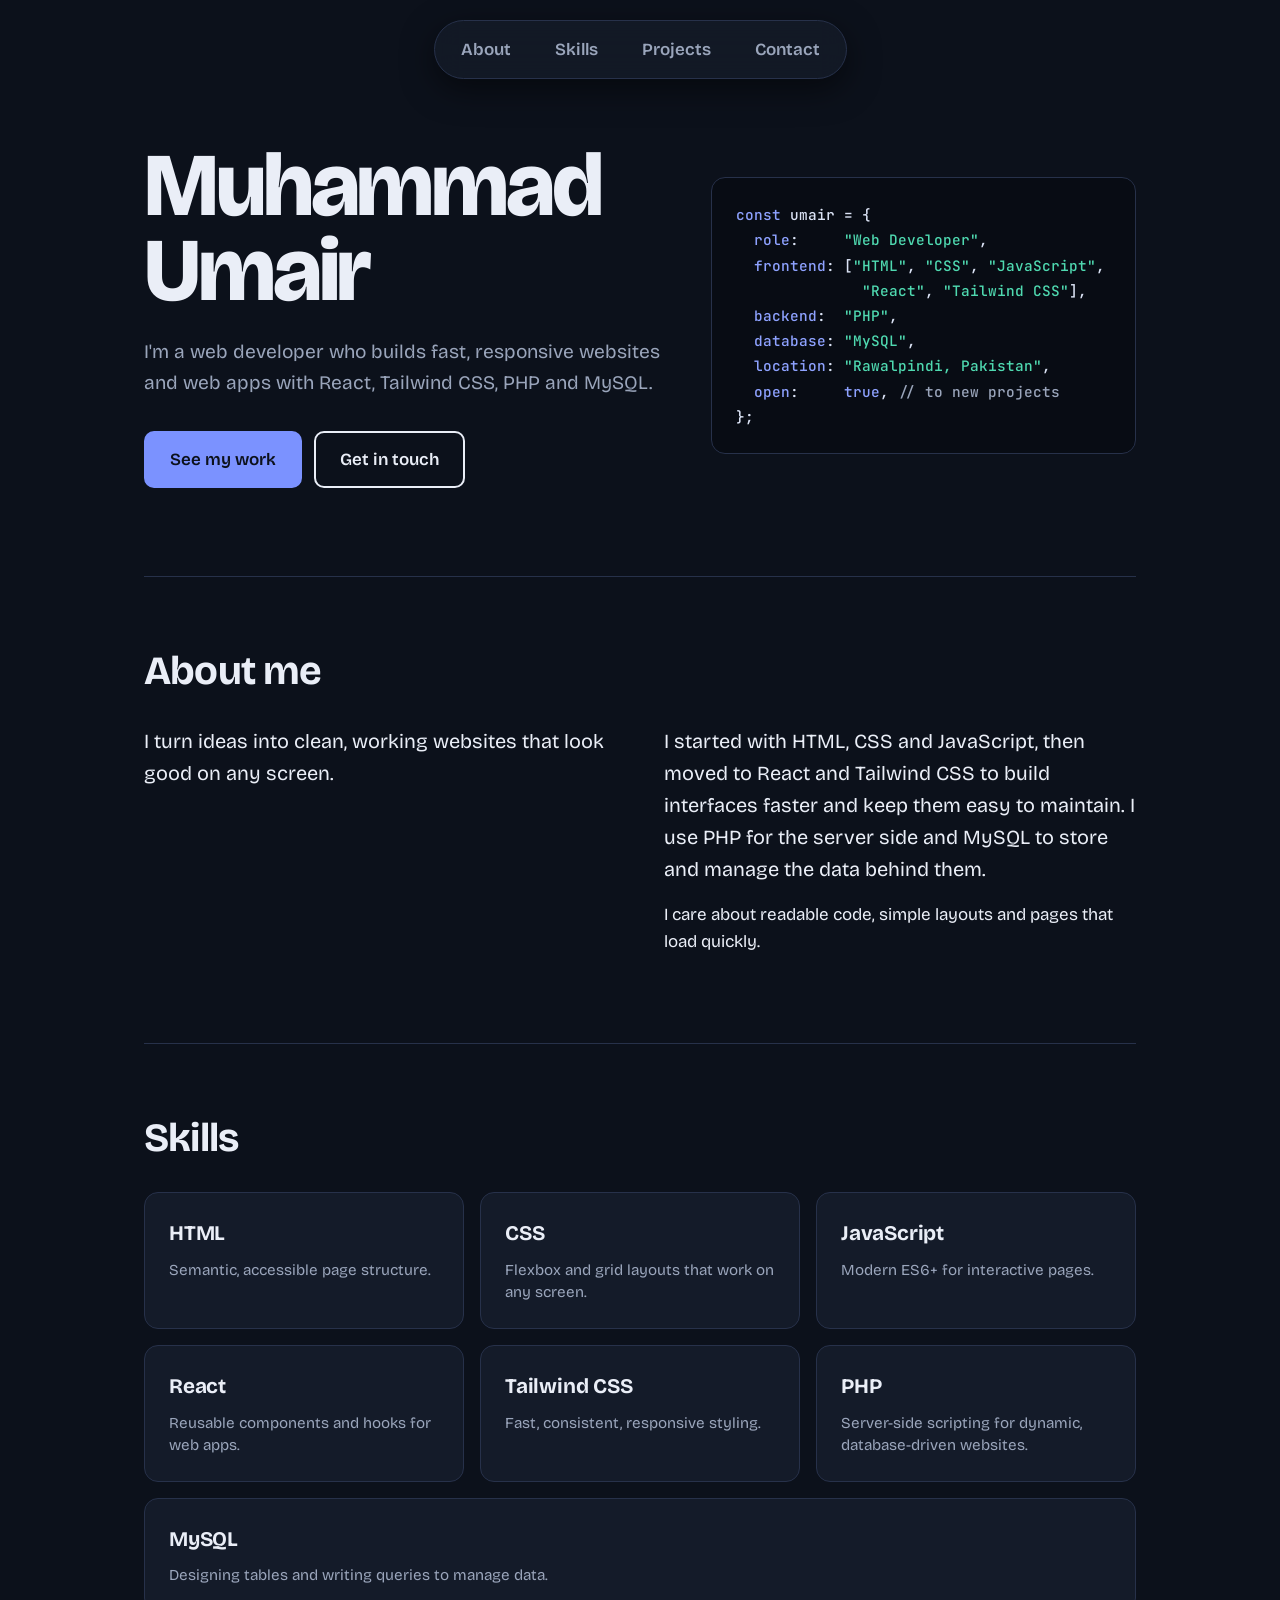
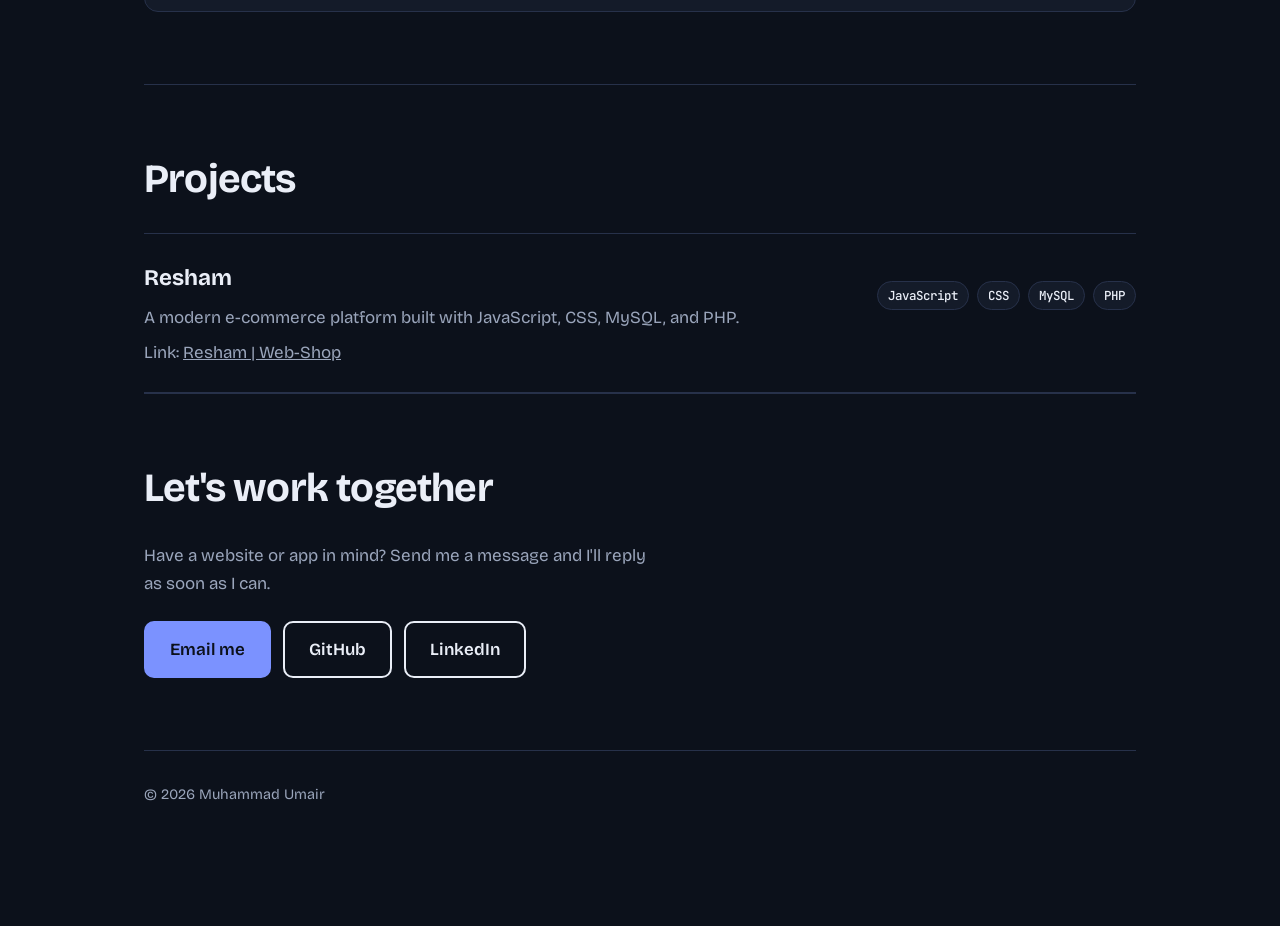
==== index.html @ 94db58fd "update update portfolio" ====
<!DOCTYPE html>
<html lang="en">
<head>
<meta charset="utf-8">
<meta name="viewport" content="width=device-width, initial-scale=1, viewport-fit=cover">
<title>Muhammad Umair — Web Developer</title>
<link rel="preconnect" href="https://fonts.googleapis.com">
<link rel="preconnect" href="https://fonts.gstatic.com" crossorigin>
<link href="https://fonts.googleapis.com/css2?family=Bricolage+Grotesque:opsz,wght@12..96,400;12..96,600;12..96,800&family=JetBrains+Mono:wght@400;500&display=swap" rel="stylesheet">
<link rel="stylesheet" href="Assests/CSS/style.css">
</head>
<body>
<div class="wrap">
  <nav aria-label="Main">
    <ul>
      <li><a href="#about">About</a></li>
      <li><a href="#skills">Skills</a></li>
      <li><a href="#projects">Projects</a></li>
      <li><a href="#contact">Contact</a></li>
    </ul>
  </nav>

  <header class="hero" id="top">
    <div>
      <h1>Muhammad Umair</h1>
      <p class="lead">I'm a web developer who builds fast, responsive websites and web apps with React, Tailwind CSS, PHP and MySQL.</p>
      <div class="btns">
        <a class="btn primary" href="#projects">See my work</a>
        <a class="btn" href="#contact">Get in touch</a>
      </div>
    </div>
    <pre class="code" aria-label="Summary of Muhammad Umair as a JavaScript object"><span class="k">const</span> umair = {
  <span class="k">role</span>:     <span class="s">"Web Developer"</span>,
  <span class="k">frontend</span>: [<span class="s">"HTML"</span>, <span class="s">"CSS"</span>, <span class="s">"JavaScript"</span>,
              <span class="s">"React"</span>, <span class="s">"Tailwind CSS"</span>],
  <span class="k">backend</span>:  <span class="s">"PHP"</span>,
  <span class="k">database</span>: <span class="s">"MySQL"</span>,
  <span class="k">location</span>: <span class="s">"Rawalpindi, Pakistan"</span>,
  <span class="k">open</span>:     <span class="k">true</span>, <span style="color:var(--muted)">// to new projects</span>
};</pre>
  </header>

  <section id="about">
    <h2>About me</h2>
    <div class="about">
      <p>I turn ideas into clean, working websites that look good on any screen.</p>
      <div>
        <p>I started with HTML, CSS and JavaScript, then moved to React and Tailwind CSS to build interfaces faster and keep them easy to maintain. I use PHP for the server side and MySQL to store and manage the data behind them.</p>
        <p>I care about readable code, simple layouts and pages that load quickly.</p>
      </div>
    </div>
  </section>

  <section id="skills">
    <h2>Skills</h2>
    <div class="skills">
      <div class="skill"><h3>HTML</h3><p>Semantic, accessible page structure.</p></div>
      <div class="skill"><h3>CSS</h3><p>Flexbox and grid layouts that work on any screen.</p></div>
      <div class="skill"><h3>JavaScript</h3><p>Modern ES6+ for interactive pages.</p></div>
      <div class="skill"><h3>React</h3><p>Reusable components and hooks for web apps.</p></div>
      <div class="skill"><h3>Tailwind CSS</h3><p>Fast, consistent, responsive styling.</p></div>
      <div class="skill"><h3>PHP</h3><p>Server-side scripting for dynamic, database-driven websites.</p></div>
      <div class="skill"><h3>MySQL</h3><p>Designing tables and writing queries to manage data.</p></div>
    </div>
  </section>

  <section id="projects">
    <h2>Projects</h2>
    <article class="proj">
      <h3>Resham</h3>
      <p>A modern e-commerce platform built with JavaScript, CSS, MySQL, and PHP.</p>
      <div class="tags"><span>JavaScript</span><span>CSS</span><span>MySQL</span><span>PHP</span></div>
    <p>Link: <a href="Assests/Projects/Resham.html">Resham | Web-Shop</a></p>
    </article>
    <!-- <article class="proj">
      <h3>Project name two</h3>
      <p>Add a one-line description of what this project does and who it is for.</p>
      <div class="tags"><span>JavaScript</span><span>MySQL</span></div>
    </article>
    <article class="proj">
      <h3>Project name three</h3>
      <p>Add a one-line description of what this project does and who it is for.</p>
      <div class="tags"><span>HTML</span><span>CSS</span><span>JavaScript</span></div>
    </article>
    <p class="note">Replace these three entries with your real projects and add a link to each.</p>
  </section> -->

  <section id="contact" class="contact">
    <h2>Let's work together</h2>
    <p>Have a website or app in mind? Send me a message and I'll reply as soon as I can.</p>
    <div class="links">
      <a class="btn primary" href="mailto:muhammadumair17.2008@gmail.com">Email me</a>
      <a class="btn" href="https://github.com/Muhammad-Umair-11" rel="noopener">GitHub</a>
      <a class="btn" href="https://www.linkedin.com/in/muhammad-umair-34906b437" rel="noopener">LinkedIn</a>
    </div>
  </section>

  <footer>© <span id="yr">2026</span> Muhammad Umair</footer>
</div>
<script src="Assests/JS/script.js"></script>
</body>
</html>
---- Assests/CSS/style.css ----
:root{
  color-scheme:dark;
  --bg:#0c111b; --surface:#141b29; --ink:#eaeef7; --muted:#9aa5bb; --line:#27314a;
  --accent:#7b92ff; --accent-ink:#0c111b; --code-bg:#080c14; --code-ink:#dbe3f5; --code-str:#4fd9b0; --code-key:#8ea2ff;
  box-sizing:border-box; padding-top:env(safe-area-inset-top,0px); padding-bottom:env(safe-area-inset-bottom,0px);
}
html{scroll-padding-top:calc(env(safe-area-inset-top,0px) + 84px);scroll-behavior:smooth}
*,*::before,*::after{box-sizing:border-box}
body{margin:0;background:var(--bg);color:var(--ink);font-family:"Bricolage Grotesque",system-ui,sans-serif;font-size:17px;line-height:1.6}
a{color:inherit}
:focus-visible{outline:3px solid var(--accent);outline-offset:3px;border-radius:4px}
.wrap{max-width:1040px;margin:0 auto;padding:0 24px}
nav{position:sticky;top:env(safe-area-inset-top,0px);z-index:10;display:flex;justify-content:center;padding:20px 0 8px}
nav ul{display:flex;gap:4px;list-style:none;margin:0;padding:6px;background:var(--surface);background:color-mix(in srgb,var(--surface) 82%,transparent);-webkit-backdrop-filter:blur(14px);backdrop-filter:blur(14px);border:1px solid var(--line);border-radius:999px;box-shadow:0 10px 32px rgba(0,0,0,.5)}
nav ul a{display:block;padding:9px 20px;border-radius:999px;text-decoration:none;color:var(--muted);font-weight:600;transition:background .2s,color .2s}
nav ul a:hover{color:var(--ink);background:var(--line)}
nav ul a.active{background:var(--accent);color:var(--accent-ink)}
.hero > *{min-width:0}
.hero{display:grid;grid-template-columns:1.1fr .9fr;gap:48px;align-items:center;padding:56px 0 88px}
h1{font-size:clamp(3rem,8vw,5.6rem);line-height:.95;letter-spacing:-.035em;font-weight:800;margin:0 0 24px}
.lead{font-size:1.2rem;color:var(--muted);max-width:30em;margin:0 0 32px}
.btns{display:flex;gap:12px;flex-wrap:wrap}
.btn{display:inline-block;padding:13px 24px;border-radius:10px;font-weight:600;text-decoration:none;border:2px solid var(--ink)}
.btn.primary{background:var(--accent);border-color:var(--accent);color:var(--accent-ink)}
.btn:hover{transform:translateY(-2px)}
.btn{transition:transform .15s}
pre.code{margin:0;background:var(--code-bg);color:var(--code-ink);border-radius:14px;padding:24px;font:500 .9rem/1.75 "JetBrains Mono",ui-monospace,monospace;overflow-x:auto;border:1px solid var(--line)}
.k{color:var(--code-key)} .s{color:var(--code-str)}
section{padding:72px 0;border-top:1px solid var(--line)}
h2{font-size:clamp(1.8rem,4vw,2.5rem);letter-spacing:-.02em;margin:0 0 32px;line-height:1.1}
.about{display:grid;grid-template-columns:1fr 1fr;gap:48px}
.about p{margin:0 0 16px;max-width:34em}
.about p:first-child{font-size:1.25rem}
.skills{display:grid;grid-template-columns:repeat(3,1fr);gap:16px}
.skill{background:var(--surface);border:1px solid var(--line);border-radius:14px;padding:24px;transition:border-color .15s}
.skill:hover{border-color:var(--accent)}
.skill:last-child{grid-column:1/-1}
.skill h3{margin:0 0 8px;font-size:1.3rem;letter-spacing:-.01em}
.skill p{margin:0;color:var(--muted);font-size:.95rem;line-height:1.5}
.proj{display:grid;grid-template-columns:1fr auto;gap:8px 32px;padding:26px 0;border-bottom:1px solid var(--line)}
.proj:first-of-type{border-top:1px solid var(--line)}
.proj h3{margin:0;font-size:1.4rem}
.proj p{margin:0;color:var(--muted);max-width:36em;grid-column:1}
.tags{display:flex;gap:8px;flex-wrap:wrap;grid-column:2;grid-row:1 / span 2;align-self:center;justify-content:flex-end}
.tags span{font:500 .78rem "JetBrains Mono",monospace;padding:5px 10px;border-radius:999px;background:var(--surface);border:1px solid var(--line)}
.note{color:var(--muted);font-size:.92rem;margin-top:18px}
.contact p{max-width:30em;color:var(--muted);margin:0 0 24px}
.links{display:flex;gap:12px;flex-wrap:wrap}
footer{padding:32px 0 48px;color:var(--muted);font-size:.9rem;border-top:1px solid var(--line)}
.hero > *{animation:in .7s both}
.hero > *:nth-child(2){animation-delay:.15s}
@keyframes in{from{opacity:0;transform:translateY(14px)}to{opacity:1;transform:none}}
@media (prefers-reduced-motion:reduce){*{animation:none!important;transition:none!important;scroll-behavior:auto!important}}
@media (max-width:1024px){
  .wrap{padding:0 28px}
  .hero{gap:32px}
  .skills{grid-template-columns:repeat(2,1fr)}
}
@media (max-width:760px){
  body{font-size:16px}
  .wrap{padding:0 20px}
  .hero,.about{grid-template-columns:1fr;gap:32px}
  .hero{padding:24px 0 56px}
  section{padding:56px 0}
  .proj{grid-template-columns:1fr}
  .tags{grid-column:1;grid-row:auto;justify-content:flex-start;margin-top:6px}
  pre.code{font-size:.82rem;padding:20px}
  nav ul a{padding:9px 14px;font-size:.92rem}
}
@media (max-width:480px){
  .wrap{padding:0 16px}
  nav{padding:14px 0 6px}
  nav ul{width:100%;justify-content:space-between}
  nav ul a{padding:9px 10px;font-size:.85rem}
  h1{font-size:2.8rem}
  .skills{grid-template-columns:1fr}
  .btns{flex-direction:column}
  .btn{text-align:center}
  pre.code{font-size:.74rem;padding:16px}
}
@media (max-width:340px){
  nav ul a{padding:9px 7px;font-size:.78rem}
  h1{font-size:2.4rem}
}
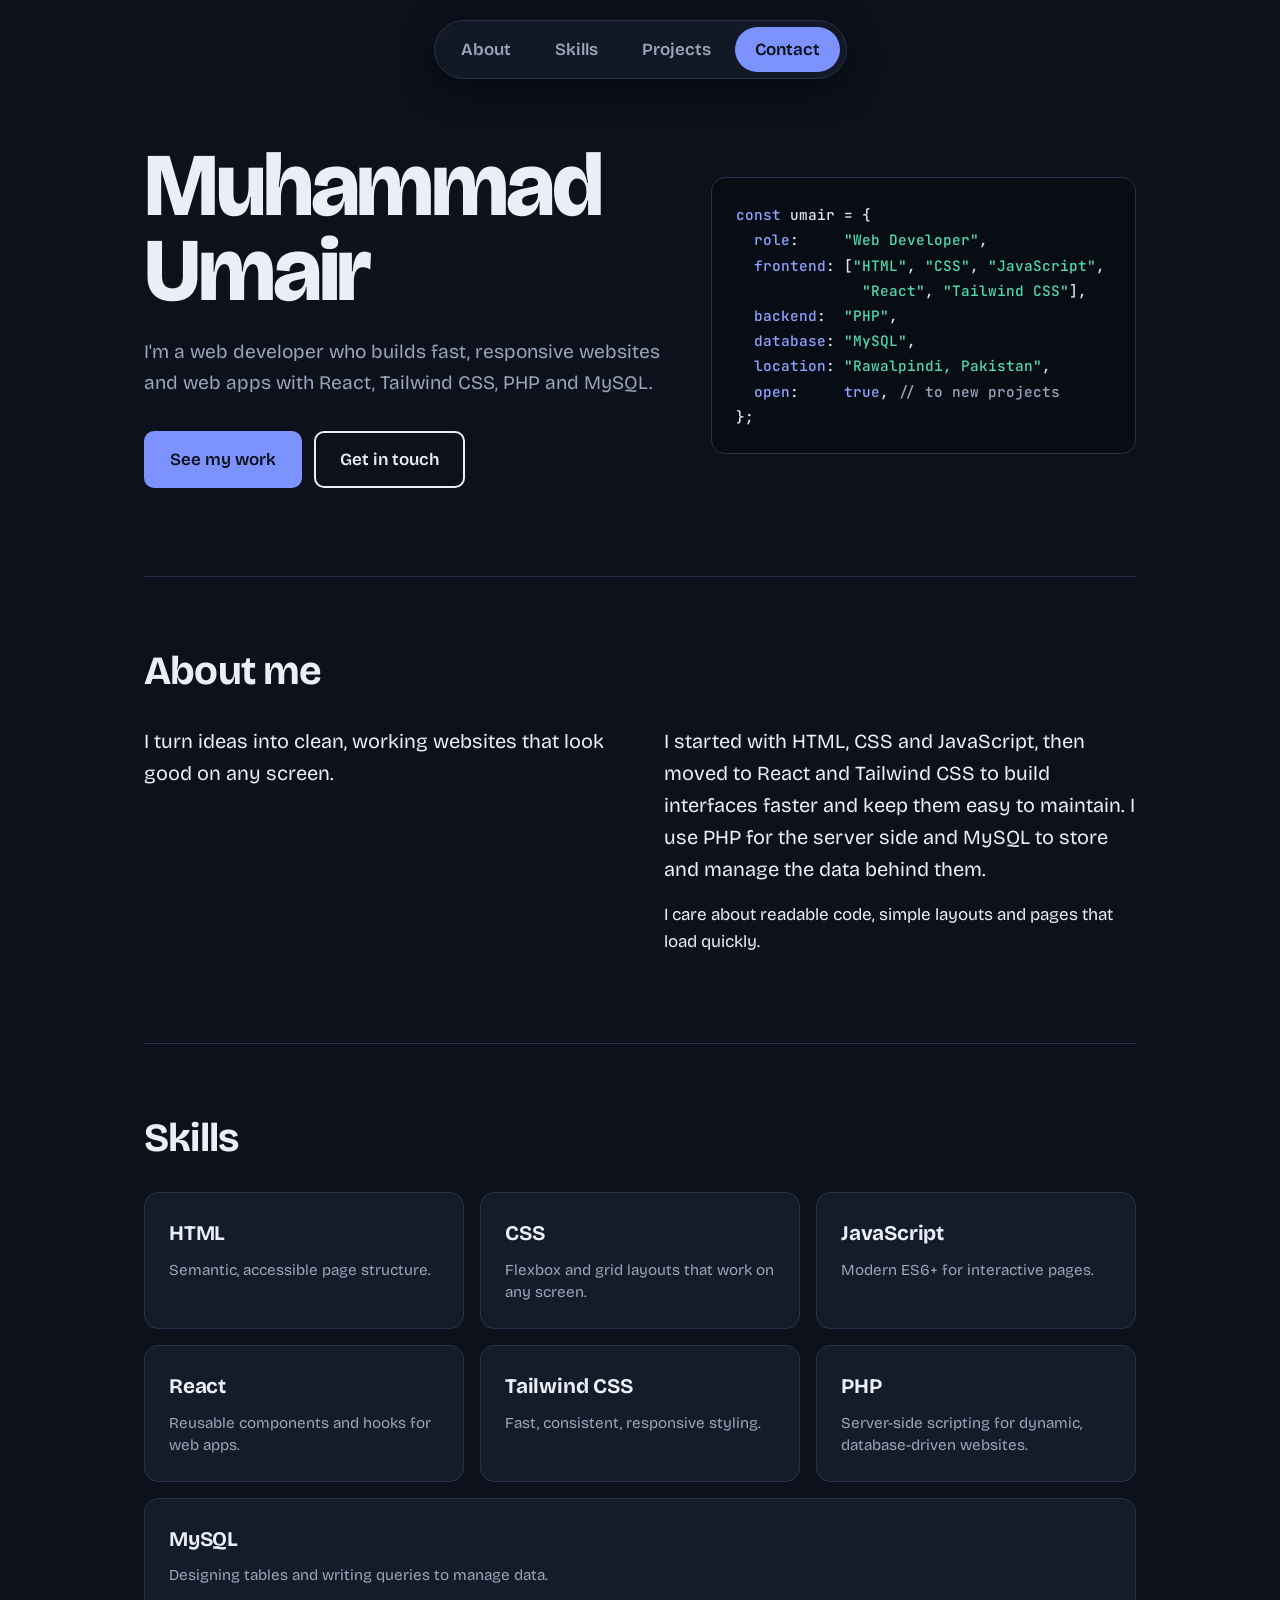
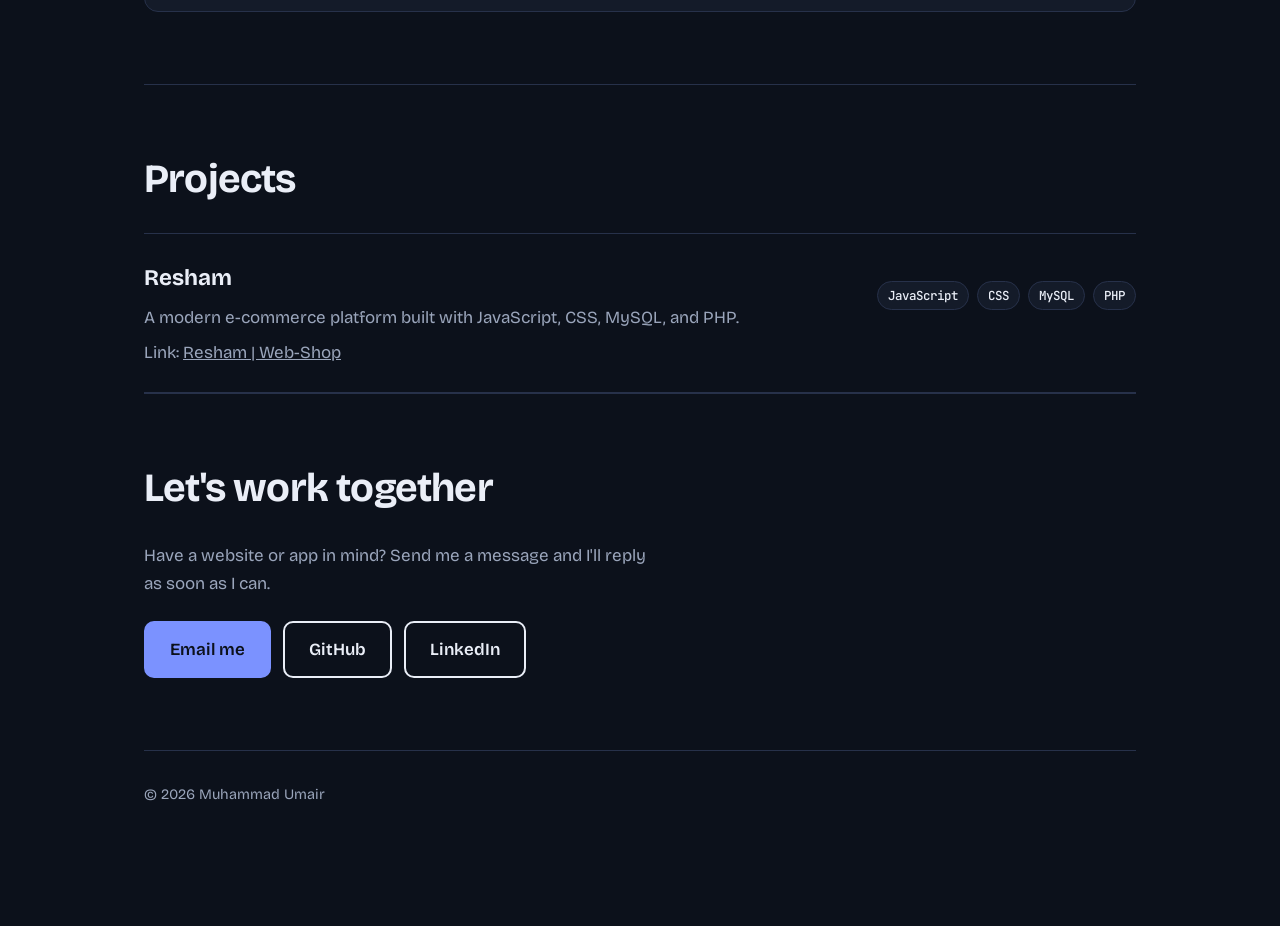
==== commit 4267e2b8: "Update index.html update main file" ====
--- a/index.html
+++ b/index.html
@@ -97,6 +97,6 @@
 
   <footer>© <span id="yr">2026</span> Muhammad Umair</footer>
 </div>
-<script src="Assests/JS/script.js"></script>
+<script src="Assests/Javascript/script.js"></script>
 </body>
 </html>
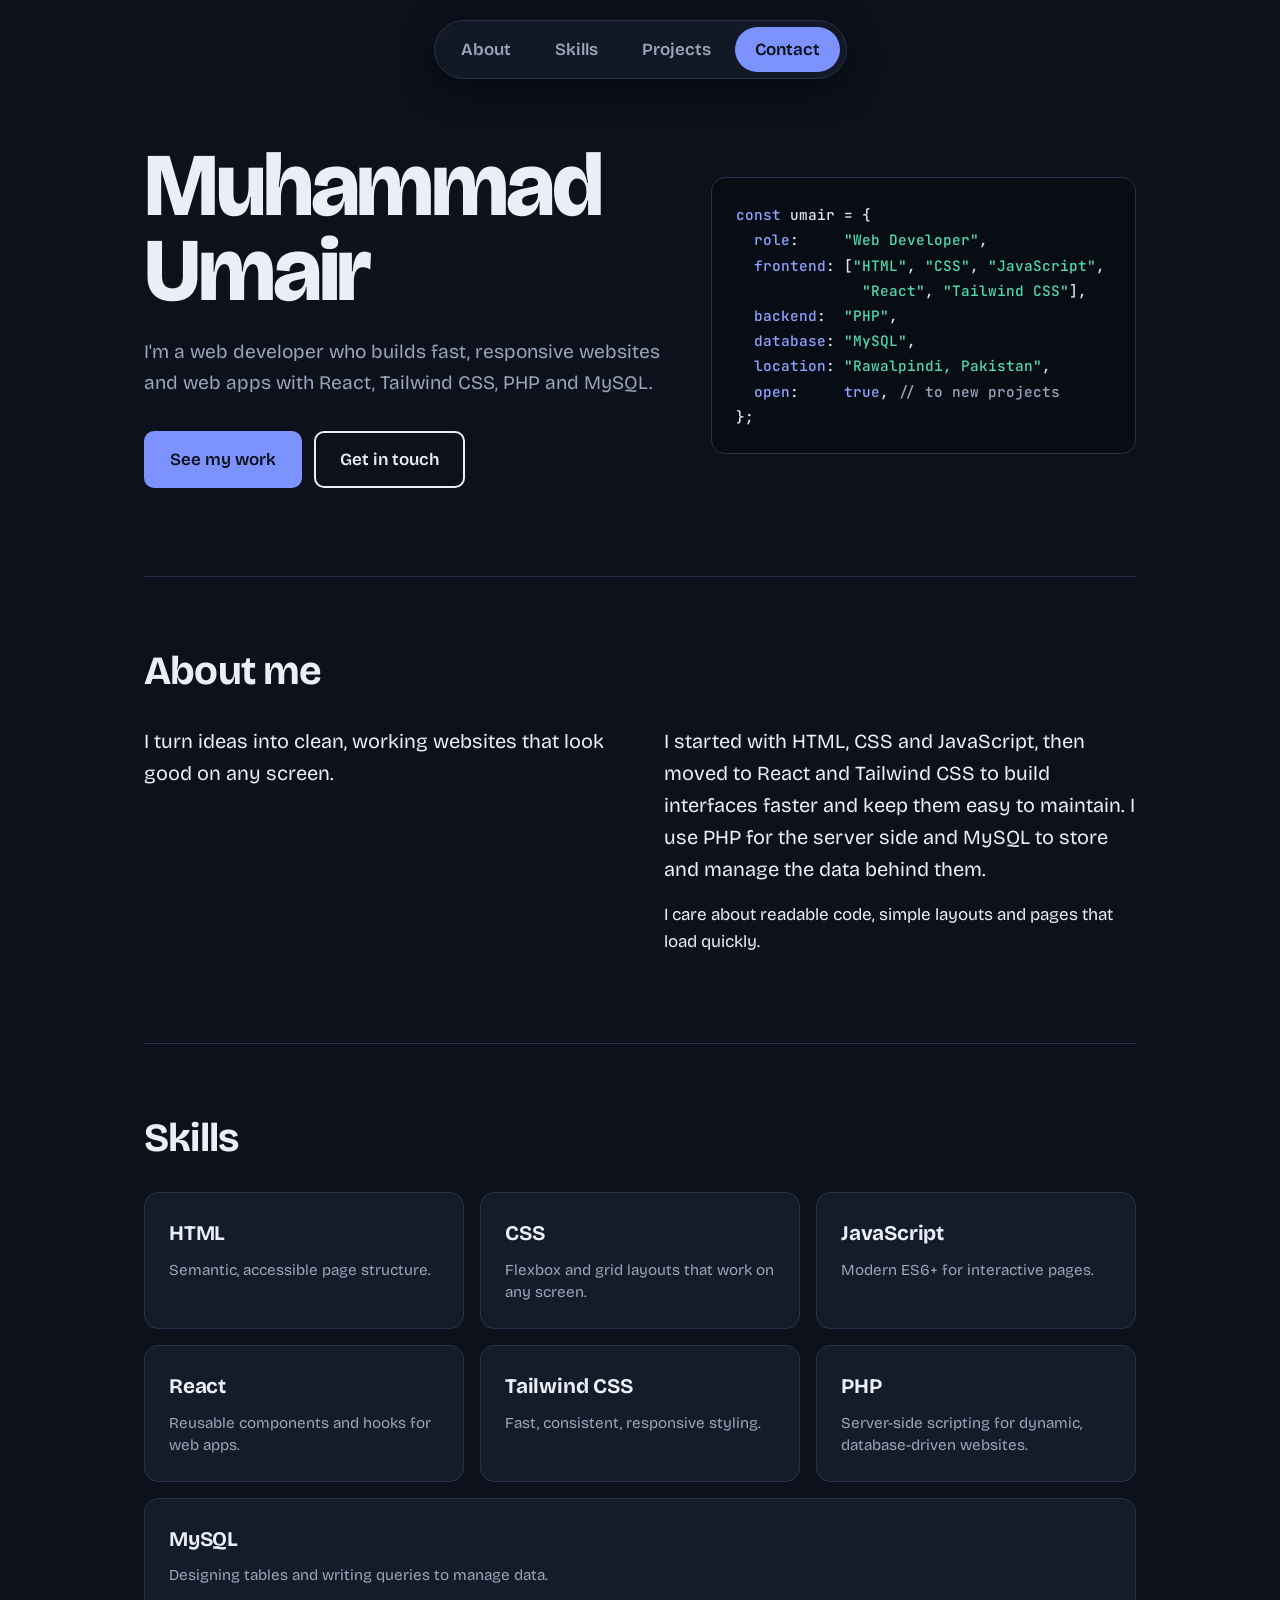
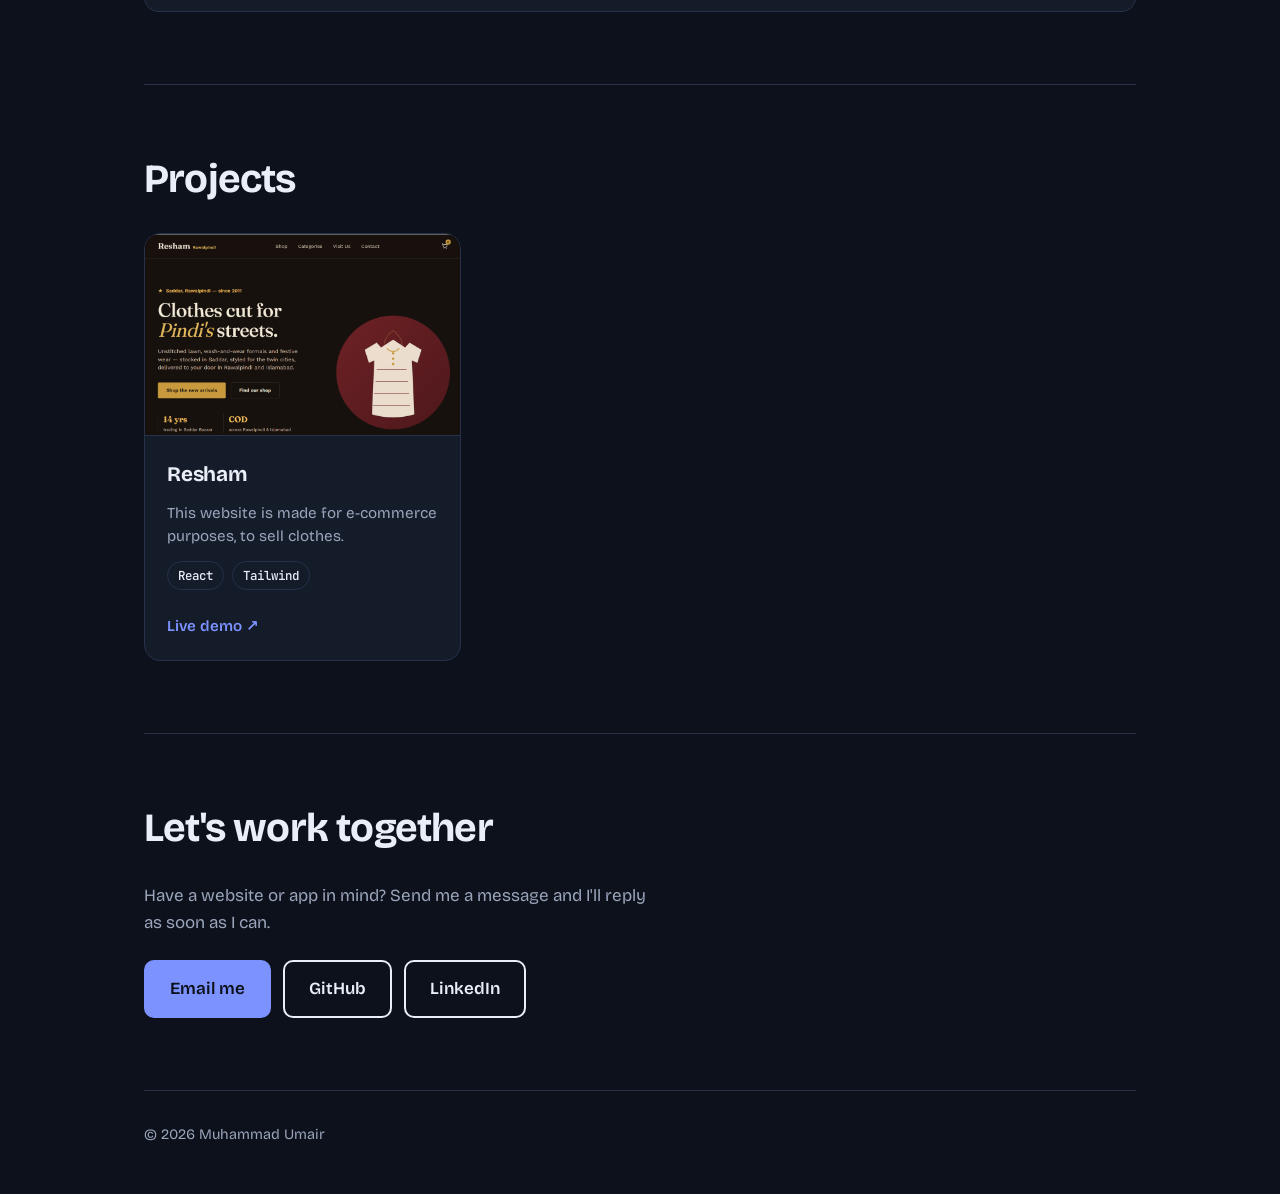
==== commit e2010473: "update index.html update" ====
--- a/index.html
+++ b/index.html
@@ -1,3 +1,4 @@
+<!doctype html><html><head><meta charset=utf8><meta name=viewport content="width=device-width,initial-scale=1,viewport-fit=cover"><style>:root{color-scheme:light;box-sizing:border-box;padding-top:env(safe-area-inset-top,0px);padding-bottom:env(safe-area-inset-bottom,0px)}html{scroll-padding-top:env(safe-area-inset-top,0px)}body{margin:0;padding:0;font:14px -apple-system,BlinkMacSystemFont,sans-serif;background:#fff;color:#000}img{max-width:100%}[hidden]:not([hidden=until-found i]){display:none!important}</style></head><body>
 <!DOCTYPE html>
 <html lang="en">
 <head>
@@ -66,37 +67,49 @@
 
   <section id="projects">
     <h2>Projects</h2>
-    <article class="proj">
-      <h3>Resham</h3>
-      <p>A modern e-commerce platform built with JavaScript, CSS, MySQL, and PHP.</p>
-      <div class="tags"><span>JavaScript</span><span>CSS</span><span>MySQL</span><span>PHP</span></div>
-    <p>Link: <a href="Assests/Projects/Resham.html">Resham | Web-Shop</a></p>
-    </article>
-    <!-- <article class="proj">
-      <h3>Project name two</h3>
-      <p>Add a one-line description of what this project does and who it is for.</p>
-      <div class="tags"><span>JavaScript</span><span>MySQL</span></div>
-    </article>
-    <article class="proj">
-      <h3>Project name three</h3>
-      <p>Add a one-line description of what this project does and who it is for.</p>
-      <div class="tags"><span>HTML</span><span>CSS</span><span>JavaScript</span></div>
-    </article>
-    <p class="note">Replace these three entries with your real projects and add a link to each.</p>
-  </section> -->
+    <div class="projects">
+      <article class="proj">
+        <div class="shot has-img">
+          <img src="Assests/Images/resham.png" alt="Screenshot of the Resham clothing store homepage">
+        </div>
+        <div class="proj-body">
+          <h3>Resham</h3>
+          <p>This website is made for e-commerce purposes, to sell clothes.</p>
+          <div class="tags"><span>React</span><span>Tailwind</span></div>
+          <div class="proj-links"><a href="Assests/Projects/Resham.html" rel="noopener">Live demo ↗</a></div>
+        </div>
+      </article>
+    </div>
+  </section>
 
   <section id="contact" class="contact">
     <h2>Let's work together</h2>
     <p>Have a website or app in mind? Send me a message and I'll reply as soon as I can.</p>
     <div class="links">
-      <a class="btn primary" href="mailto:muhammadumair17.2008@gmail.com">Email me</a>
-      <a class="btn" href="https://github.com/Muhammad-Umair-11" rel="noopener">GitHub</a>
-      <a class="btn" href="https://www.linkedin.com/in/muhammad-umair-34906b437" rel="noopener">LinkedIn</a>
+      <a class="btn primary" href="mailto:your-email@example.com">Email me</a>
+      <a class="btn" href="https://github.com/your-username" rel="noopener">GitHub</a>
+      <a class="btn" href="https://linkedin.com/in/your-username" rel="noopener">LinkedIn</a>
     </div>
   </section>
 
   <footer>© <span id="yr">2026</span> Muhammad Umair</footer>
 </div>
-<script src="Assests/Javascript/script.js"></script>
+<script>
+document.getElementById('yr').textContent=new Date().getFullYear();
+(function(){
+  var links=[].slice.call(document.querySelectorAll('nav a'));
+  if(!('IntersectionObserver' in window)) return;
+  var io=new IntersectionObserver(function(entries){
+    entries.forEach(function(e){
+      if(e.isIntersecting){
+        links.forEach(function(a){a.classList.toggle('active',a.getAttribute('href')==='#'+e.target.id);});
+      }
+    });
+  },{rootMargin:'-45% 0px -50% 0px'});
+  ['about','skills','projects','contact'].forEach(function(id){io.observe(document.getElementById(id));});
+})();
+</script>
 </body>
 </html>
+
+</body></html>
--- a/Assests/CSS/style.css
+++ b/Assests/CSS/style.css
@@ -37,11 +37,23 @@
 .skill:last-child{grid-column:1/-1}
 .skill h3{margin:0 0 8px;font-size:1.3rem;letter-spacing:-.01em}
 .skill p{margin:0;color:var(--muted);font-size:.95rem;line-height:1.5}
-.proj{display:grid;grid-template-columns:1fr auto;gap:8px 32px;padding:26px 0;border-bottom:1px solid var(--line)}
-.proj:first-of-type{border-top:1px solid var(--line)}
-.proj h3{margin:0;font-size:1.4rem}
-.proj p{margin:0;color:var(--muted);max-width:36em;grid-column:1}
-.tags{display:flex;gap:8px;flex-wrap:wrap;grid-column:2;grid-row:1 / span 2;align-self:center;justify-content:flex-end}
+.projects{display:grid;grid-template-columns:repeat(3,1fr);gap:20px}
+.proj{display:flex;flex-direction:column;background:var(--surface);border:1px solid var(--line);border-radius:16px;overflow:hidden;transition:transform .2s,border-color .2s}
+.proj:hover{transform:translateY(-4px);border-color:var(--accent)}
+.shot{aspect-ratio:1000/641;background:var(--code-bg);border-bottom:1px solid var(--line);padding:14px 16px;overflow:hidden}
+.shot.has-img{padding:0}
+.shot i{display:inline-block;width:9px;height:9px;border-radius:50%;background:var(--line);margin-right:5px}
+.shot b{display:block;height:9px;border-radius:5px;background:var(--line);margin-top:14px}
+.shot b.hl{background:var(--accent);opacity:.9}
+.shot b.w60{width:60%}
+.shot b.w80{width:80%}
+.proj-body{padding:22px;display:flex;flex-direction:column;gap:10px;flex:1}
+.proj h3{margin:0;font-size:1.3rem;letter-spacing:-.01em}
+.proj p{margin:0;color:var(--muted);font-size:.95rem;line-height:1.55}
+.tags{display:flex;gap:8px;flex-wrap:wrap;margin-top:2px}
+.proj-links{display:flex;gap:20px;margin-top:auto;padding-top:14px;font-weight:600;font-size:.95rem}
+.proj-links a{color:var(--accent);text-decoration:none}
+.proj-links a:hover{text-decoration:underline}
 .tags span{font:500 .78rem "JetBrains Mono",monospace;padding:5px 10px;border-radius:999px;background:var(--surface);border:1px solid var(--line)}
 .note{color:var(--muted);font-size:.92rem;margin-top:18px}
 .contact p{max-width:30em;color:var(--muted);margin:0 0 24px}
@@ -49,12 +61,21 @@
 footer{padding:32px 0 48px;color:var(--muted);font-size:.9rem;border-top:1px solid var(--line)}
 .hero > *{animation:in .7s both}
 .hero > *:nth-child(2){animation-delay:.15s}
+.shot img {
+  display: block;
+  width: 100%;
+  height: 100%;
+  object-fit: cover;
+  object-position: top center;
+}
 @keyframes in{from{opacity:0;transform:translateY(14px)}to{opacity:1;transform:none}}
 @media (prefers-reduced-motion:reduce){*{animation:none!important;transition:none!important;scroll-behavior:auto!important}}
 @media (max-width:1024px){
   .wrap{padding:0 28px}
   .hero{gap:32px}
   .skills{grid-template-columns:repeat(2,1fr)}
+  .projects{grid-template-columns:repeat(2,1fr)}
+  .projects .proj:last-child{grid-column:1/-1}
 }
 @media (max-width:760px){
   body{font-size:16px}
@@ -62,8 +83,8 @@
   .hero,.about{grid-template-columns:1fr;gap:32px}
   .hero{padding:24px 0 56px}
   section{padding:56px 0}
-  .proj{grid-template-columns:1fr}
-  .tags{grid-column:1;grid-row:auto;justify-content:flex-start;margin-top:6px}
+  .projects{grid-template-columns:1fr}
+  .projects .proj:last-child{grid-column:auto}
   pre.code{font-size:.82rem;padding:20px}
   nav ul a{padding:9px 14px;font-size:.92rem}
 }
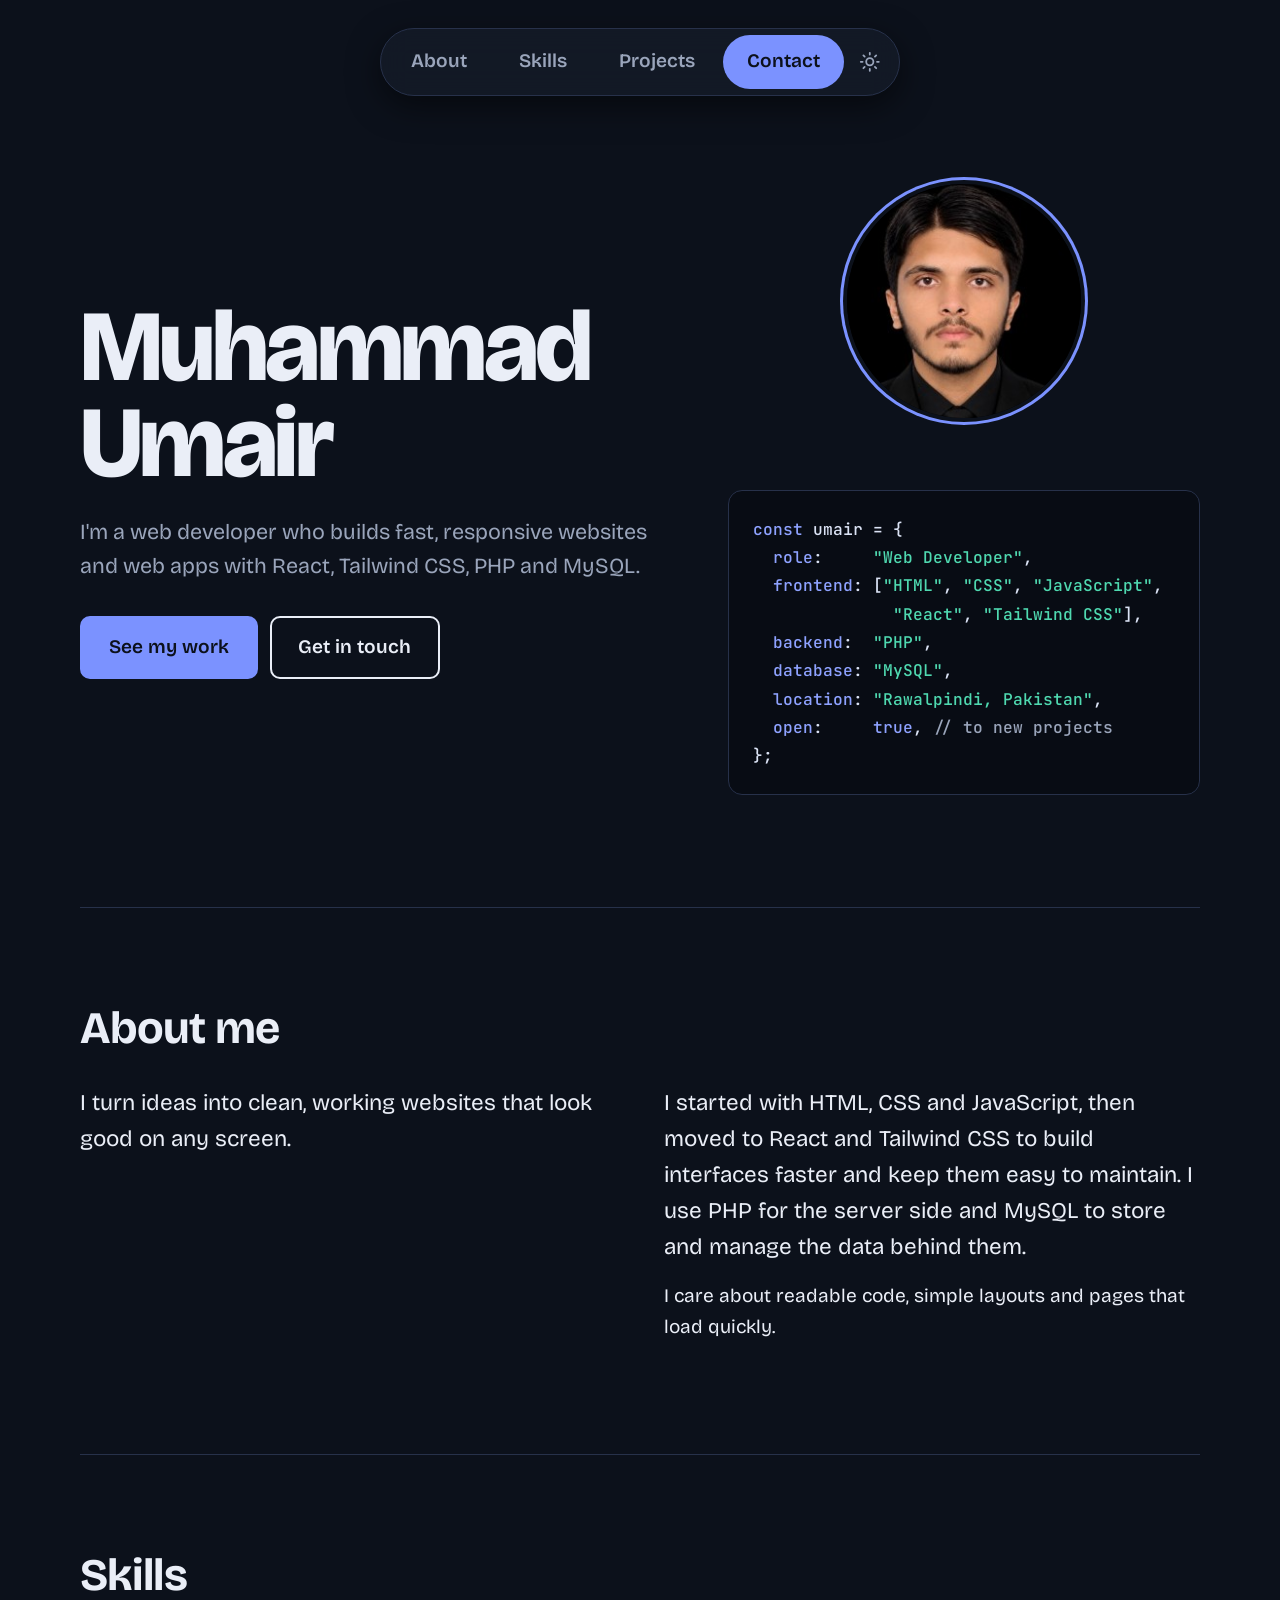
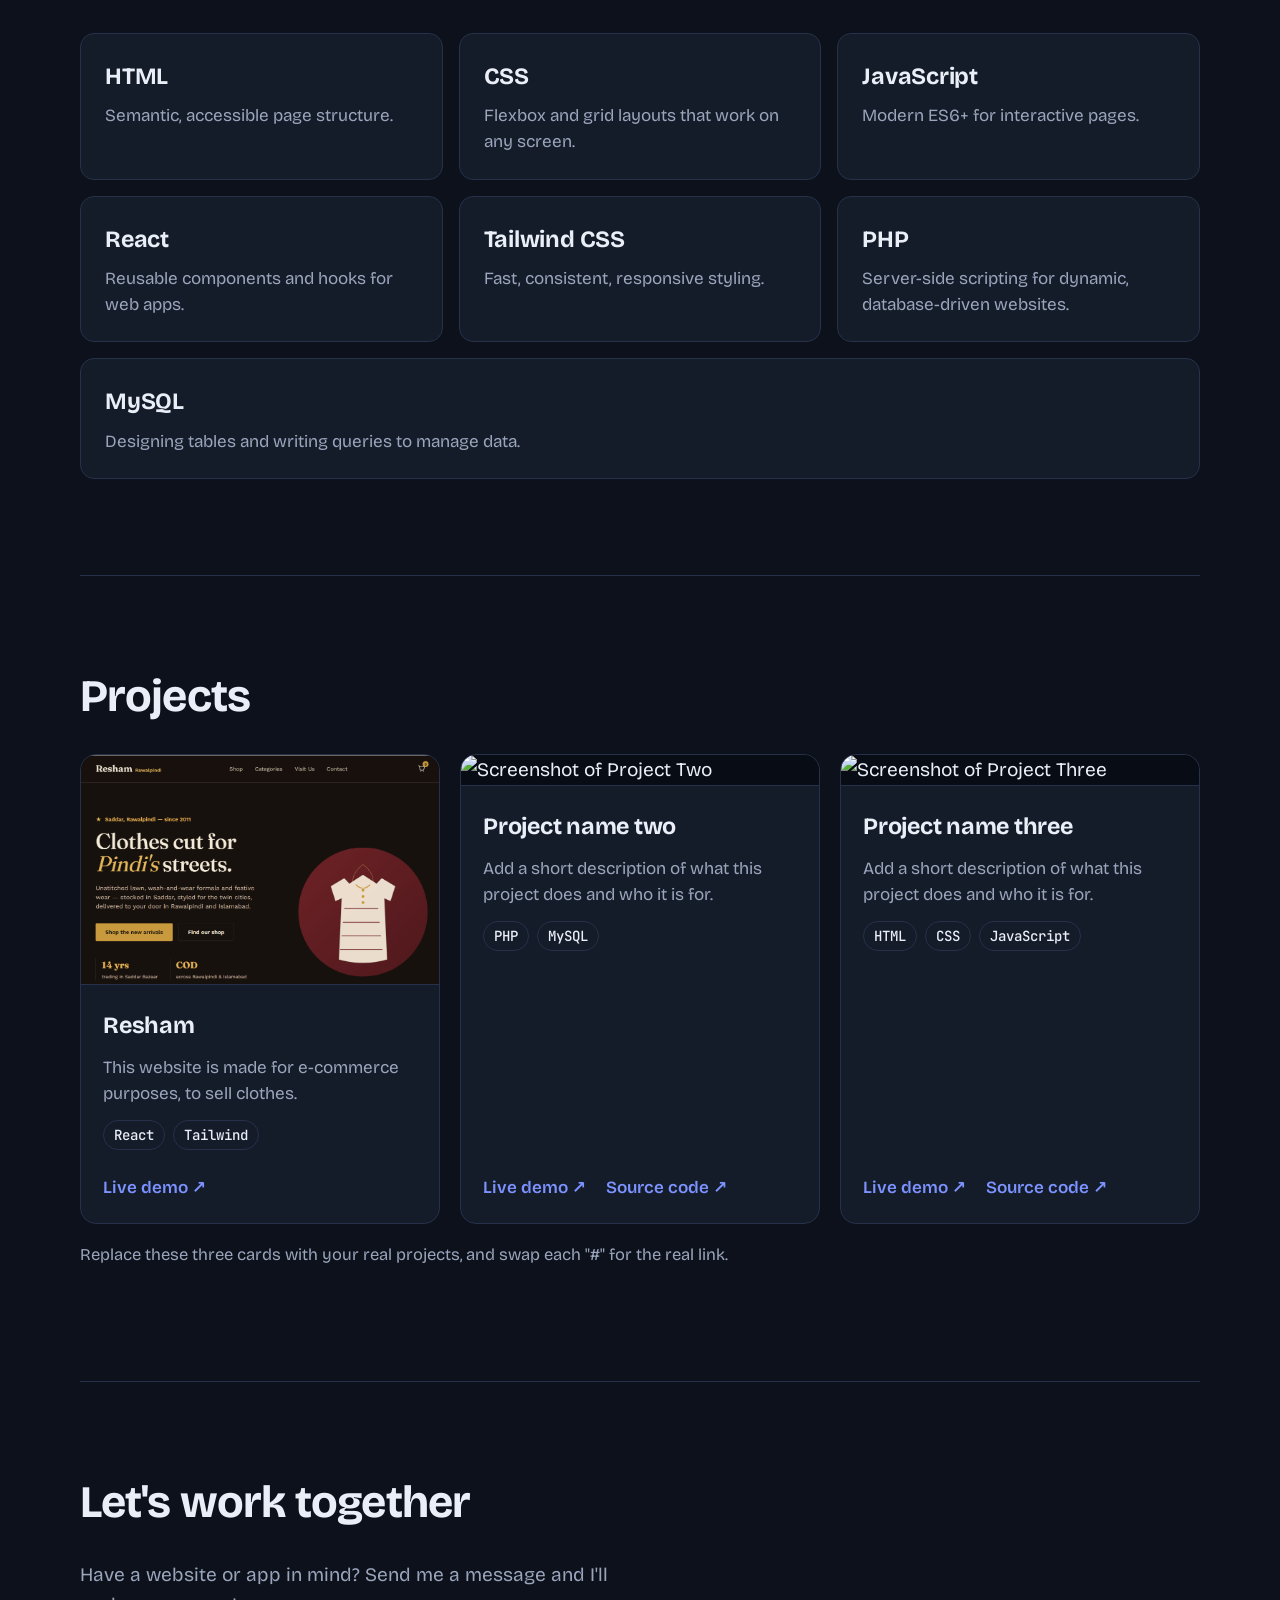
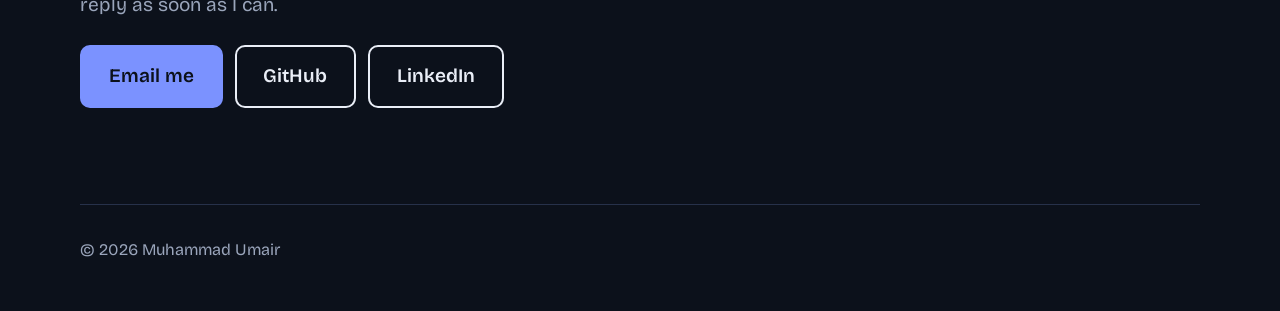
==== commit d5b92955: "update update" ====
--- a/index.html
+++ b/index.html
@@ -5,10 +5,170 @@
 <meta charset="utf-8">
 <meta name="viewport" content="width=device-width, initial-scale=1, viewport-fit=cover">
 <title>Muhammad Umair — Web Developer</title>
+<script>
+try{document.documentElement.setAttribute('data-theme',localStorage.getItem('theme')==='light'?'light':'dark');}
+catch(e){document.documentElement.setAttribute('data-theme','dark');}
+</script>
 <link rel="preconnect" href="https://fonts.googleapis.com">
 <link rel="preconnect" href="https://fonts.gstatic.com" crossorigin>
 <link href="https://fonts.googleapis.com/css2?family=Bricolage+Grotesque:opsz,wght@12..96,400;12..96,600;12..96,800&family=JetBrains+Mono:wght@400;500&display=swap" rel="stylesheet">
-<link rel="stylesheet" href="Assests/CSS/style.css">
+<style>
+:root{
+  color-scheme:dark;
+  --shadow:0 10px 32px rgba(0,0,0,.5);
+  --bg:#0c111b; --surface:#141b29; --ink:#eaeef7; --muted:#9aa5bb; --line:#27314a;
+  --accent:#7b92ff; --accent-ink:#0c111b; --code-bg:#080c14; --code-ink:#dbe3f5; --code-str:#4fd9b0; --code-key:#8ea2ff;
+  box-sizing:border-box; padding-top:env(safe-area-inset-top,0px); padding-bottom:env(safe-area-inset-bottom,0px);
+}
+:root[data-theme="light"]{
+  color-scheme:light;
+  --bg:#eef1f6; --surface:#ffffff; --ink:#101828; --muted:#566074; --line:#d3d9e4;
+  --accent:#3b5bfd; --accent-ink:#ffffff;
+  --shadow:0 10px 32px rgba(15,23,42,.12);
+}
+html{scroll-padding-top:calc(env(safe-area-inset-top,0px) + 84px);scroll-behavior:smooth}
+*,*::before,*::after{box-sizing:border-box}
+body{margin:0;background:var(--bg);color:var(--ink);font-family:"Bricolage Grotesque",system-ui,sans-serif;font-size:1.0625rem;line-height:1.6}
+a{color:inherit}
+:focus-visible{outline:3px solid var(--accent);outline-offset:3px;border-radius:4px}
+.wrap{max-width:1040px;margin:0 auto;padding:0 24px}
+nav{position:sticky;top:env(safe-area-inset-top,0px);z-index:10;display:flex;justify-content:center;padding:20px 0 8px}
+nav ul{display:flex;gap:4px;list-style:none;margin:0;padding:6px;background:var(--surface);background:color-mix(in srgb,var(--surface) 82%,transparent);-webkit-backdrop-filter:blur(14px);backdrop-filter:blur(14px);border:1px solid var(--line);border-radius:999px;box-shadow:var(--shadow)}
+nav ul a{display:block;padding:9px 20px;border-radius:999px;text-decoration:none;color:var(--muted);font-weight:600;transition:background .2s,color .2s}
+nav ul a:hover{color:var(--ink);background:var(--line)}
+nav ul a.active{background:var(--accent);color:var(--accent-ink)}
+nav ul li{display:flex;align-items:center}
+.theme-toggle{width:2.5rem;height:2.5rem;border:0;border-radius:50%;background:transparent;color:var(--muted);cursor:pointer;display:grid;place-items:center;transition:background .2s,color .2s}
+.theme-toggle:hover{background:var(--line);color:var(--ink)}
+.theme-toggle svg{width:1.2rem;height:1.2rem}
+.theme-toggle .sun{display:none}
+:root[data-theme="dark"] .theme-toggle .sun{display:block}
+:root[data-theme="dark"] .theme-toggle .moon{display:none}
+.hero > *{min-width:0}
+.hero-text{grid-column:1;grid-row:1 / span 2}
+.avatar{grid-column:2;grid-row:1;justify-self:center;align-self:end}
+pre.code{grid-column:2;grid-row:2;align-self:start}
+.hero{display:grid;grid-template-columns:1.1fr .9fr;gap:48px;align-items:center;padding:56px 0 88px}
+.avatar{width:13rem;height:13rem;border-radius:50%;overflow:hidden;background:#000;box-shadow:0 0 0 4px var(--bg),0 0 0 7px var(--accent)}
+.avatar img{display:block;width:100%;height:100%;object-fit:cover;transform:scale(1.35);transform-origin:46% 27%}
+h1{font-size:clamp(3rem,8vw,5.6rem);line-height:.95;letter-spacing:-.035em;font-weight:800;margin:0 0 24px}
+.lead{font-size:1.2rem;color:var(--muted);max-width:30em;margin:0 0 32px}
+.btns{display:flex;gap:12px;flex-wrap:wrap}
+.btn{display:inline-block;padding:13px 24px;border-radius:10px;font-weight:600;text-decoration:none;border:2px solid var(--ink)}
+.btn.primary{background:var(--accent);border-color:var(--accent);color:var(--accent-ink)}
+.btn:hover{transform:translateY(-2px)}
+.btn{transition:transform .15s}
+pre.code{margin:0;background:var(--code-bg);color:var(--code-ink);border-radius:14px;padding:24px;font:500 .9rem/1.75 "JetBrains Mono",ui-monospace,monospace;overflow-x:auto;border:1px solid var(--line)}
+.k{color:var(--code-key)} .s{color:var(--code-str)}
+section{padding:72px 0;border-top:1px solid var(--line)}
+h2{font-size:clamp(1.8rem,4vw,2.5rem);letter-spacing:-.02em;margin:0 0 32px;line-height:1.1}
+.about{display:grid;grid-template-columns:1fr 1fr;gap:48px}
+.about p{margin:0 0 16px;max-width:34em}
+.about p:first-child{font-size:1.25rem}
+.skills{display:grid;grid-template-columns:repeat(3,1fr);gap:16px}
+.skill{background:var(--surface);border:1px solid var(--line);border-radius:14px;padding:24px;transition:border-color .15s}
+.skill:hover{border-color:var(--accent)}
+.skill:last-child{grid-column:1/-1}
+.skill h3{margin:0 0 8px;font-size:1.3rem;letter-spacing:-.01em}
+.skill p{margin:0;color:var(--muted);font-size:.95rem;line-height:1.5}
+.projects{display:grid;grid-template-columns:repeat(3,1fr);gap:20px}
+.proj{display:flex;flex-direction:column;background:var(--surface);border:1px solid var(--line);border-radius:16px;overflow:hidden;transition:transform .2s,border-color .2s}
+.proj:hover{transform:translateY(-4px);border-color:var(--accent)}
+.shot{height:150px;background:var(--code-bg);border-bottom:1px solid var(--line);padding:14px 16px}
+.shot i{display:inline-block;width:9px;height:9px;border-radius:50%;background:#27314a;margin-right:5px}
+.shot b{display:block;height:9px;border-radius:5px;background:#27314a;margin-top:14px}
+.shot b.hl{background:var(--accent);opacity:.9}
+.shot b.w60{width:60%}
+.shot b.w80{width:80%}
+.shot.has-img{height:auto;padding:0;overflow:hidden}
+.shot.has-img img{display:block;width:100%;height:auto}
+.proj-body{padding:22px;display:flex;flex-direction:column;gap:10px;flex:1}
+.proj h3{margin:0;font-size:1.3rem;letter-spacing:-.01em}
+.proj p{margin:0;color:var(--muted);font-size:.95rem;line-height:1.55}
+.tags{display:flex;gap:8px;flex-wrap:wrap;margin-top:2px}
+.proj-links{display:flex;gap:20px;margin-top:auto;padding-top:14px;font-weight:600;font-size:.95rem}
+.proj-links a{color:var(--accent);text-decoration:none}
+.proj-links a:hover{text-decoration:underline}
+.tags span{font:500 .78rem "JetBrains Mono",monospace;padding:5px 10px;border-radius:999px;background:var(--surface);border:1px solid var(--line)}
+.note{color:var(--muted);font-size:.92rem;margin-top:18px}
+.contact p{max-width:30em;color:var(--muted);margin:0 0 24px}
+.links{display:flex;gap:12px;flex-wrap:wrap}
+footer{padding:32px 0 48px;color:var(--muted);font-size:.9rem;border-top:1px solid var(--line)}
+.hero > *{animation:in .7s both}
+.hero > *:nth-child(2){animation-delay:.15s}
+@keyframes in{from{opacity:0;transform:translateY(14px)}to{opacity:1;transform:none}}
+@media (prefers-reduced-motion:reduce){*{animation:none!important;transition:none!important;scroll-behavior:auto!important}}
+@media (max-width:1024px){
+  .wrap{padding:0 28px}
+  .hero{gap:32px}
+  .skills{grid-template-columns:repeat(2,1fr)}
+  .projects{grid-template-columns:repeat(2,1fr)}
+  .projects .proj:last-child{grid-column:1/-1}
+}
+@media (max-width:760px){
+  body{font-size:1rem}
+  .wrap{padding:0 20px}
+  .about{grid-template-columns:1fr;gap:32px}
+  /* name on the left, photo on the right; everything else spans the full width below */
+  .hero{grid-template-columns:1fr auto;gap:28px 16px}
+  .hero-text{display:contents}
+  .hero h1,.hero .lead,.hero .btns{min-width:0}
+  .hero h1{grid-column:1;grid-row:1;align-self:center;margin:0}
+  .avatar{grid-column:2;grid-row:1;justify-self:end;align-self:center;width:7.5rem;height:7.5rem;margin:7px 7px 7px 0}
+  .hero .lead{grid-column:1/-1;grid-row:2;margin:0}
+  .hero .btns{grid-column:1/-1;grid-row:3}
+  pre.code{grid-column:1/-1;grid-row:4}
+  .hero{padding:24px 0 56px}
+  section{padding:56px 0}
+  .projects{grid-template-columns:1fr}
+  .projects .proj:last-child{grid-column:auto}
+  .shot{height:120px}
+  pre.code{font-size:.82rem;padding:20px}
+  nav ul a{padding:9px 14px;font-size:.92rem}
+}
+@media (max-width:480px){
+  .wrap{padding:0 16px}
+  nav{padding:14px 0 6px}
+  nav ul{width:100%;justify-content:space-between}
+  nav ul a{padding:9px 10px;font-size:.85rem}
+  h1{font-size:min(2.6rem,9.4vw)}
+  .avatar{width:5.75rem;height:5.75rem}
+  .skills{grid-template-columns:1fr}
+  .btns{flex-direction:column}
+  .btn{text-align:center}
+  pre.code{font-size:.74rem;padding:16px}
+}
+@media (max-width:340px){
+  nav ul a{padding:9px 7px;font-size:.78rem}
+  .hero{column-gap:12px}
+  .avatar{width:4.75rem;height:4.75rem}
+}
+/* Larger screens: scale the root size so everything sized in rem grows with the display */
+@media (min-width:1280px){
+  html{font-size:112.5%}
+  .wrap{max-width:1200px;padding:0 40px}
+  .hero{gap:72px;padding:80px 0 112px}
+  section{padding:96px 0}
+  nav{padding-top:28px}
+  nav ul a{padding:.6em 1.25em}
+  .btn{padding:.75em 1.4em}
+  .shot{height:10rem}
+}
+@media (min-width:1600px){
+  html{font-size:125%}
+  .wrap{max-width:1400px}
+  .skills,.projects{gap:24px}
+}
+@media (min-width:1920px){
+  html{font-size:150%}
+  .wrap{max-width:1700px}
+  .hero{gap:96px}
+}
+@media (min-width:2560px){
+  html{font-size:200%}
+  .wrap{max-width:2200px}
+}
+</style>
 </head>
 <body>
 <div class="wrap">
@@ -18,11 +178,17 @@
       <li><a href="#skills">Skills</a></li>
       <li><a href="#projects">Projects</a></li>
       <li><a href="#contact">Contact</a></li>
+      <li>
+        <button class="theme-toggle" id="theme-toggle" type="button" aria-label="Switch to light theme">
+          <svg class="sun" viewBox="0 0 24 24" fill="none" stroke="currentColor" stroke-width="2" stroke-linecap="round" aria-hidden="true"><circle cx="12" cy="12" r="4"/><path d="M12 2v2M12 20v2M4.9 4.9l1.4 1.4M17.7 17.7l1.4 1.4M2 12h2M20 12h2M4.9 19.1l1.4-1.4M17.7 6.3l1.4-1.4"/></svg>
+          <svg class="moon" viewBox="0 0 24 24" fill="none" stroke="currentColor" stroke-width="2" stroke-linecap="round" stroke-linejoin="round" aria-hidden="true"><path d="M21 12.8A9 9 0 1 1 11.2 3a7 7 0 0 0 9.8 9.8z"/></svg>
+        </button>
+      </li>
     </ul>
   </nav>
 
   <header class="hero" id="top">
-    <div>
+    <div class="hero-text">
       <h1>Muhammad Umair</h1>
       <p class="lead">I'm a web developer who builds fast, responsive websites and web apps with React, Tailwind CSS, PHP and MySQL.</p>
       <div class="btns">
@@ -30,6 +196,7 @@
         <a class="btn" href="#contact">Get in touch</a>
       </div>
     </div>
+    <div class="avatar"><img src="Assests/Images/umair.jpg" alt="Portrait of Muhammad Umair" width="325" height="324" fetchpriority="high"></div>
     <pre class="code" aria-label="Summary of Muhammad Umair as a JavaScript object"><span class="k">const</span> umair = {
   <span class="k">role</span>:     <span class="s">"Web Developer"</span>,
   <span class="k">frontend</span>: [<span class="s">"HTML"</span>, <span class="s">"CSS"</span>, <span class="s">"JavaScript"</span>,
@@ -68,7 +235,7 @@
   <section id="projects">
     <h2>Projects</h2>
     <div class="projects">
-      <article class="proj">
+        <article class="proj">
         <div class="shot has-img">
           <img src="Assests/Images/resham.png" alt="Screenshot of the Resham clothing store homepage">
         </div>
@@ -79,7 +246,30 @@
           <div class="proj-links"><a href="Assests/Projects/Resham.html" rel="noopener">Live demo ↗</a></div>
         </div>
       </article>
-    </div>
+      <article class="proj">
+        <div class="shot has-img">
+          <img src="Assests/Images/project-two.png" alt="Screenshot of Project Two">
+        </div>
+        <div class="proj-body">
+          <h3>Project name two</h3>
+          <p>Add a short description of what this project does and who it is for.</p>
+          <div class="tags"><span>PHP</span><span>MySQL</span></div>
+          <div class="proj-links"><a href="Assests/Projects/ProjectTwo.html" rel="noopener">Live demo ↗</a><a href="Assests/Projects/ProjectTwo-Source.zip" rel="noopener">Source code ↗</a></div>
+        </div>
+      </article>
+      <article class="proj">
+        <div class="shot has-img">
+          <img src="Assests/Images/project-three.png" alt="Screenshot of Project Three">
+        </div>
+        <div class="proj-body">
+          <h3>Project name three</h3>
+          <p>Add a short description of what this project does and who it is for.</p>
+          <div class="tags"><span>HTML</span><span>CSS</span><span>JavaScript</span></div>
+          <div class="proj-links"><a href="Assests/Projects/ProjectThree.html" rel="noopener">Live demo ↗</a><a href="Assests/Projects/ProjectThree-Source.zip" rel="noopener">Source code ↗</a></div>
+        </div>
+      </article>
+    </div>
+    <p class="note">Replace these three cards with your real projects, and swap each "#" for the real link.</p>
   </section>
 
   <section id="contact" class="contact">
@@ -96,6 +286,17 @@
 </div>
 <script>
 document.getElementById('yr').textContent=new Date().getFullYear();
+(function(){
+  var root=document.documentElement, btn=document.getElementById('theme-toggle');
+  function label(){btn.setAttribute('aria-label',root.getAttribute('data-theme')==='light'?'Switch to dark theme':'Switch to light theme');}
+  label();
+  btn.addEventListener('click',function(){
+    var next=root.getAttribute('data-theme')==='light'?'dark':'light';
+    root.setAttribute('data-theme',next);
+    label();
+    try{localStorage.setItem('theme',next);}catch(e){}
+  });
+})();
 (function(){
   var links=[].slice.call(document.querySelectorAll('nav a'));
   if(!('IntersectionObserver' in window)) return;
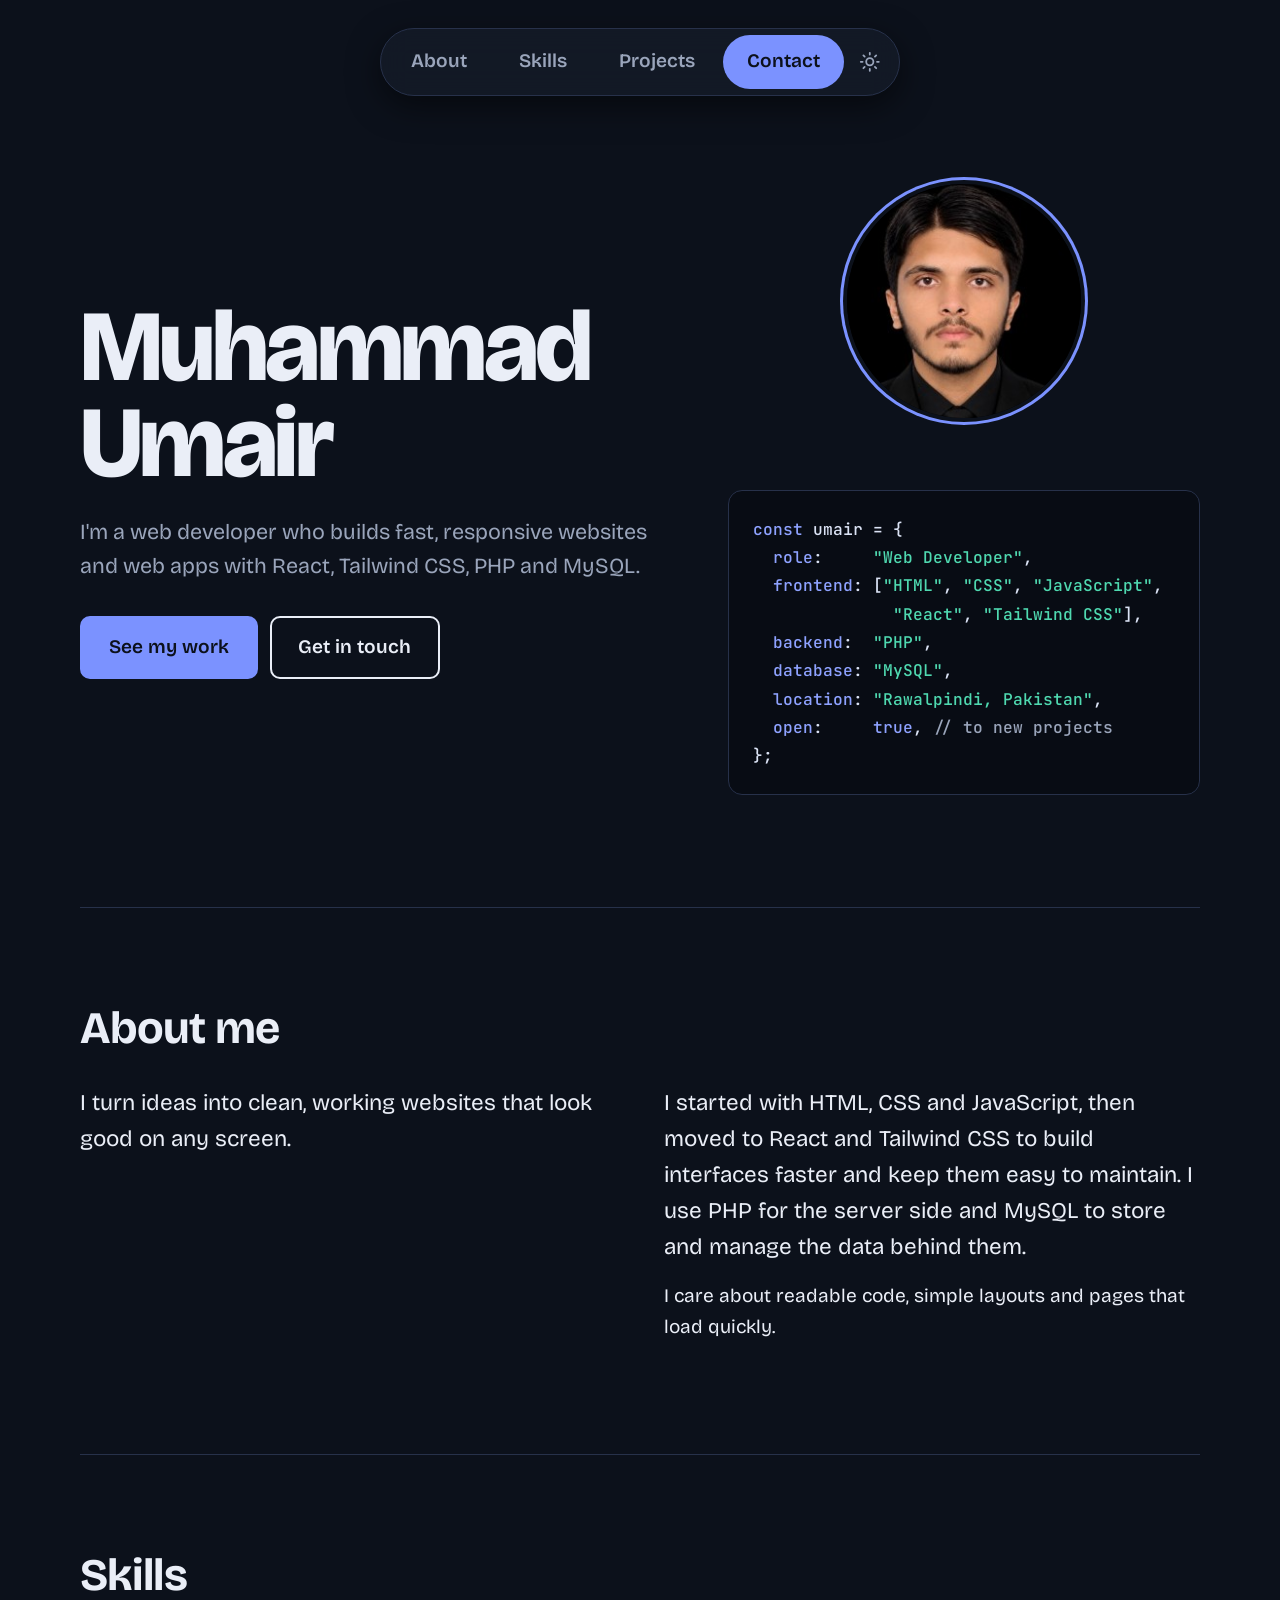
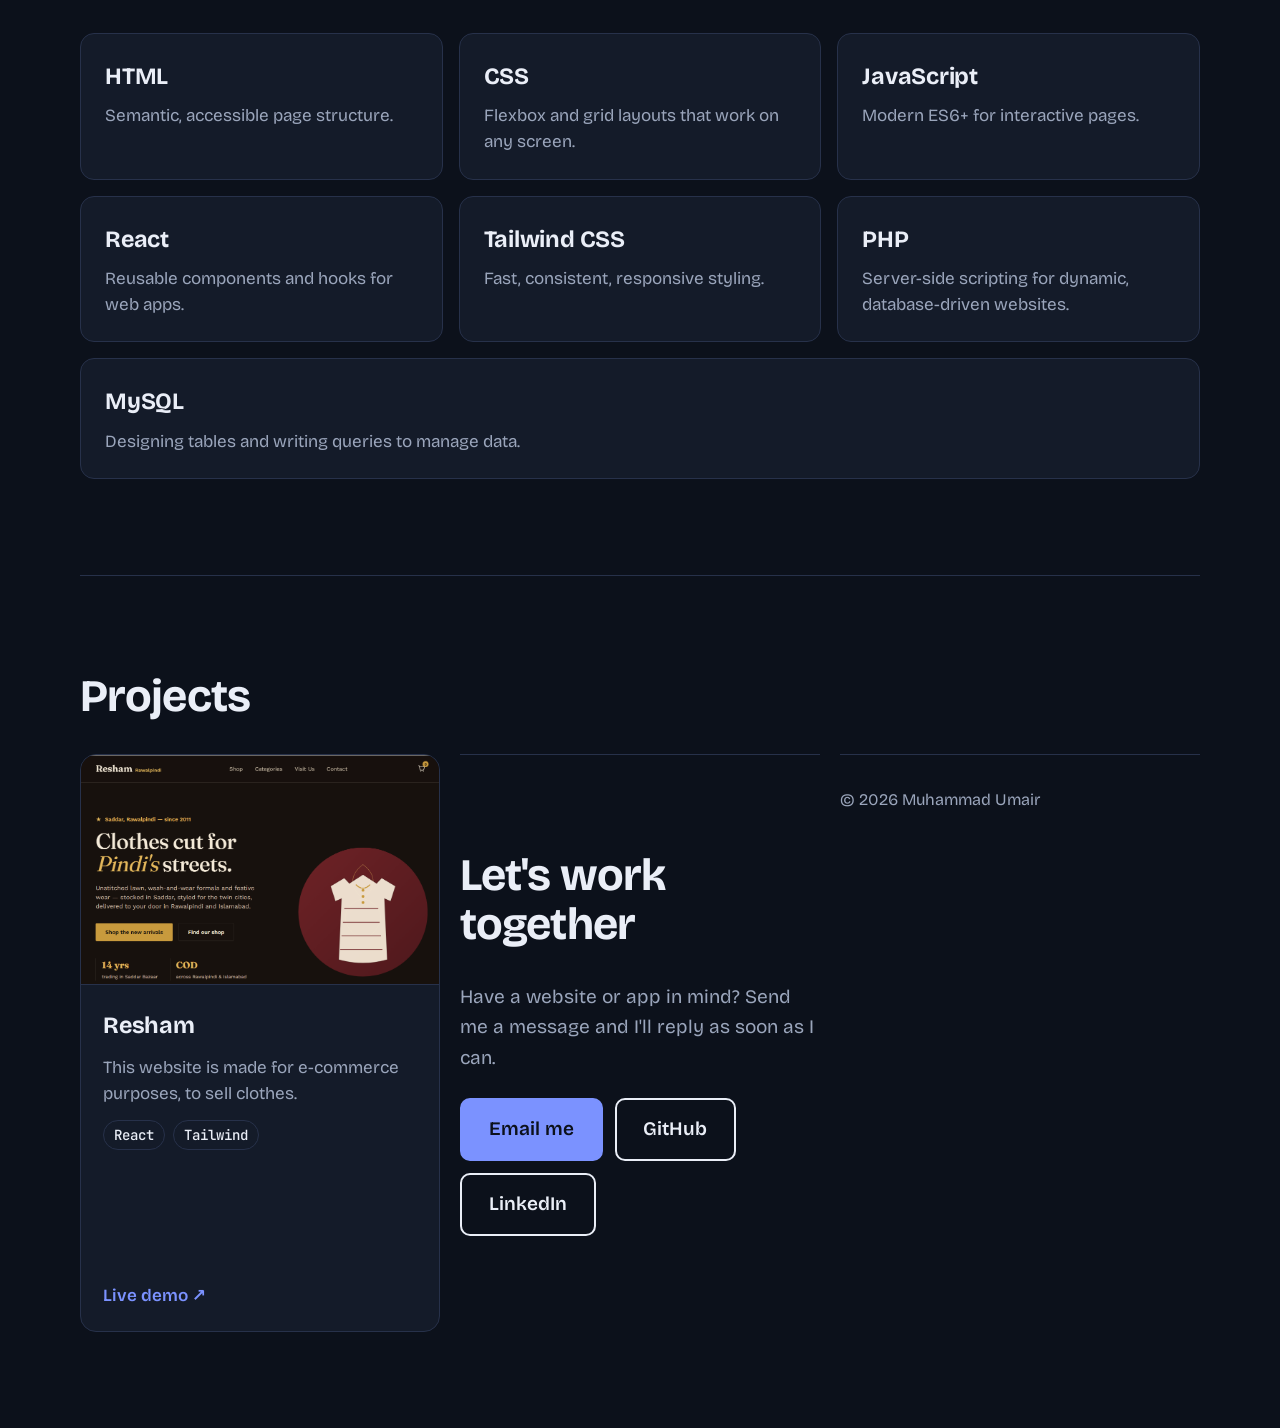
==== commit f7d70349: "Update index.html" ====
--- a/index.html
+++ b/index.html
@@ -246,7 +246,7 @@
           <div class="proj-links"><a href="Assests/Projects/Resham.html" rel="noopener">Live demo ↗</a></div>
         </div>
       </article>
-      <article class="proj">
+      <!-- <article class="proj">
         <div class="shot has-img">
           <img src="Assests/Images/project-two.png" alt="Screenshot of Project Two">
         </div>
@@ -267,10 +267,10 @@
           <div class="tags"><span>HTML</span><span>CSS</span><span>JavaScript</span></div>
           <div class="proj-links"><a href="Assests/Projects/ProjectThree.html" rel="noopener">Live demo ↗</a><a href="Assests/Projects/ProjectThree-Source.zip" rel="noopener">Source code ↗</a></div>
         </div>
-      </article>
-    </div>
+      </article> -->
+    <!-- </div>
     <p class="note">Replace these three cards with your real projects, and swap each "#" for the real link.</p>
-  </section>
+  </section> -->
 
   <section id="contact" class="contact">
     <h2>Let's work together</h2>
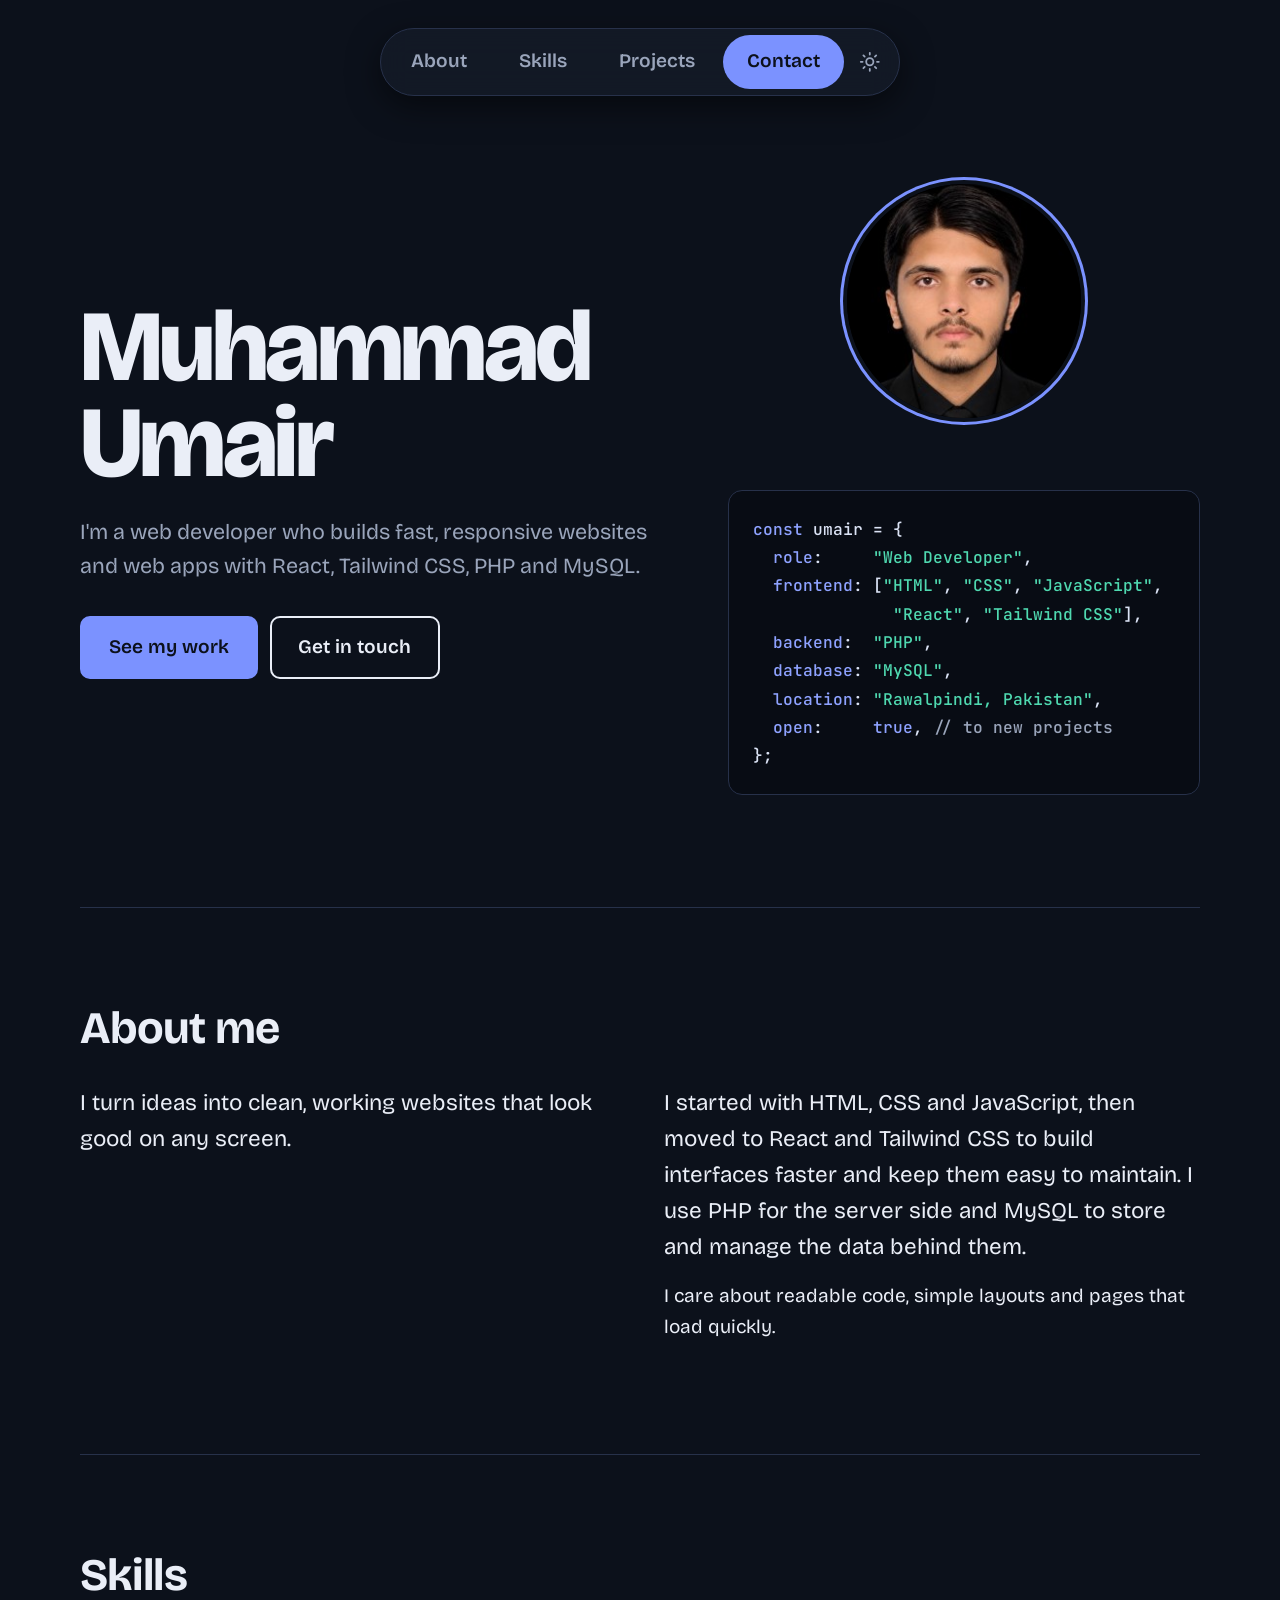
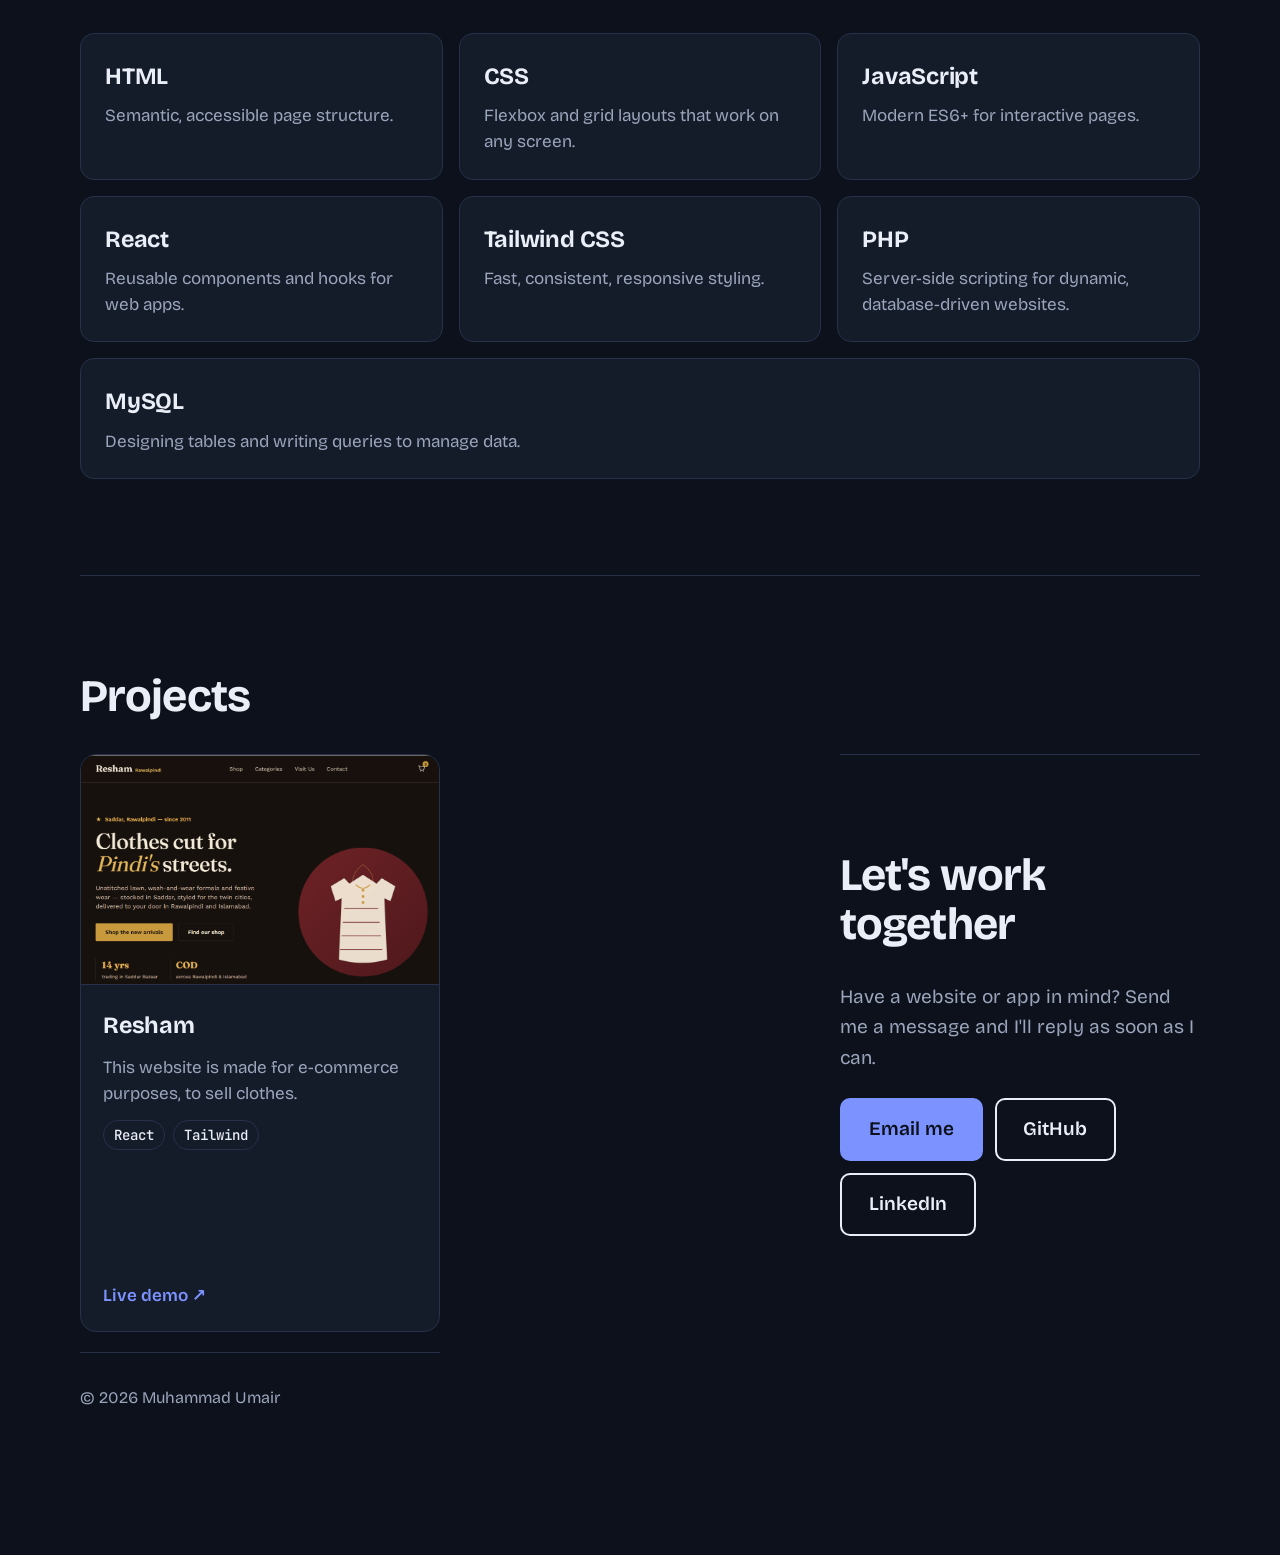
==== commit ab510d01: "Update index.html update" ====
--- a/index.html
+++ b/index.html
@@ -271,7 +271,7 @@
     <!-- </div>
     <p class="note">Replace these three cards with your real projects, and swap each "#" for the real link.</p>
   </section> -->
-
+<br>
   <section id="contact" class="contact">
     <h2>Let's work together</h2>
     <p>Have a website or app in mind? Send me a message and I'll reply as soon as I can.</p>
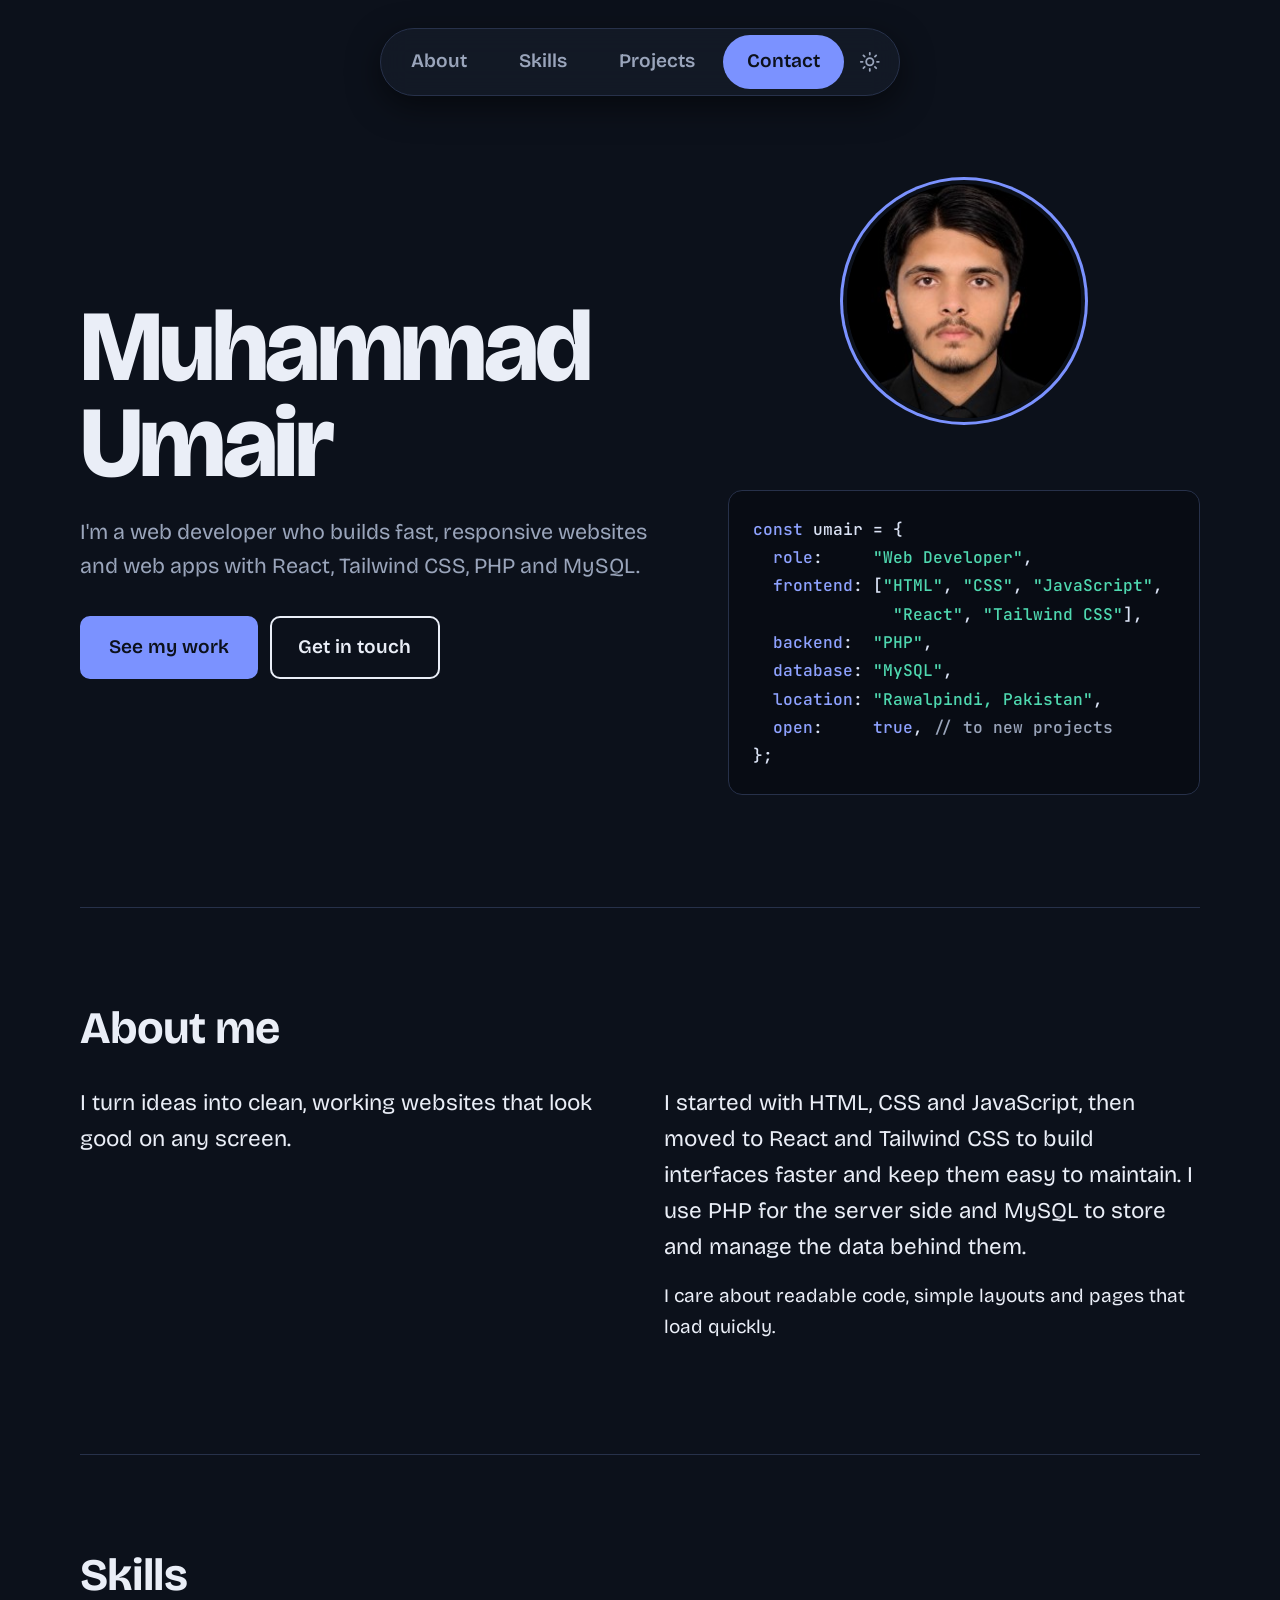
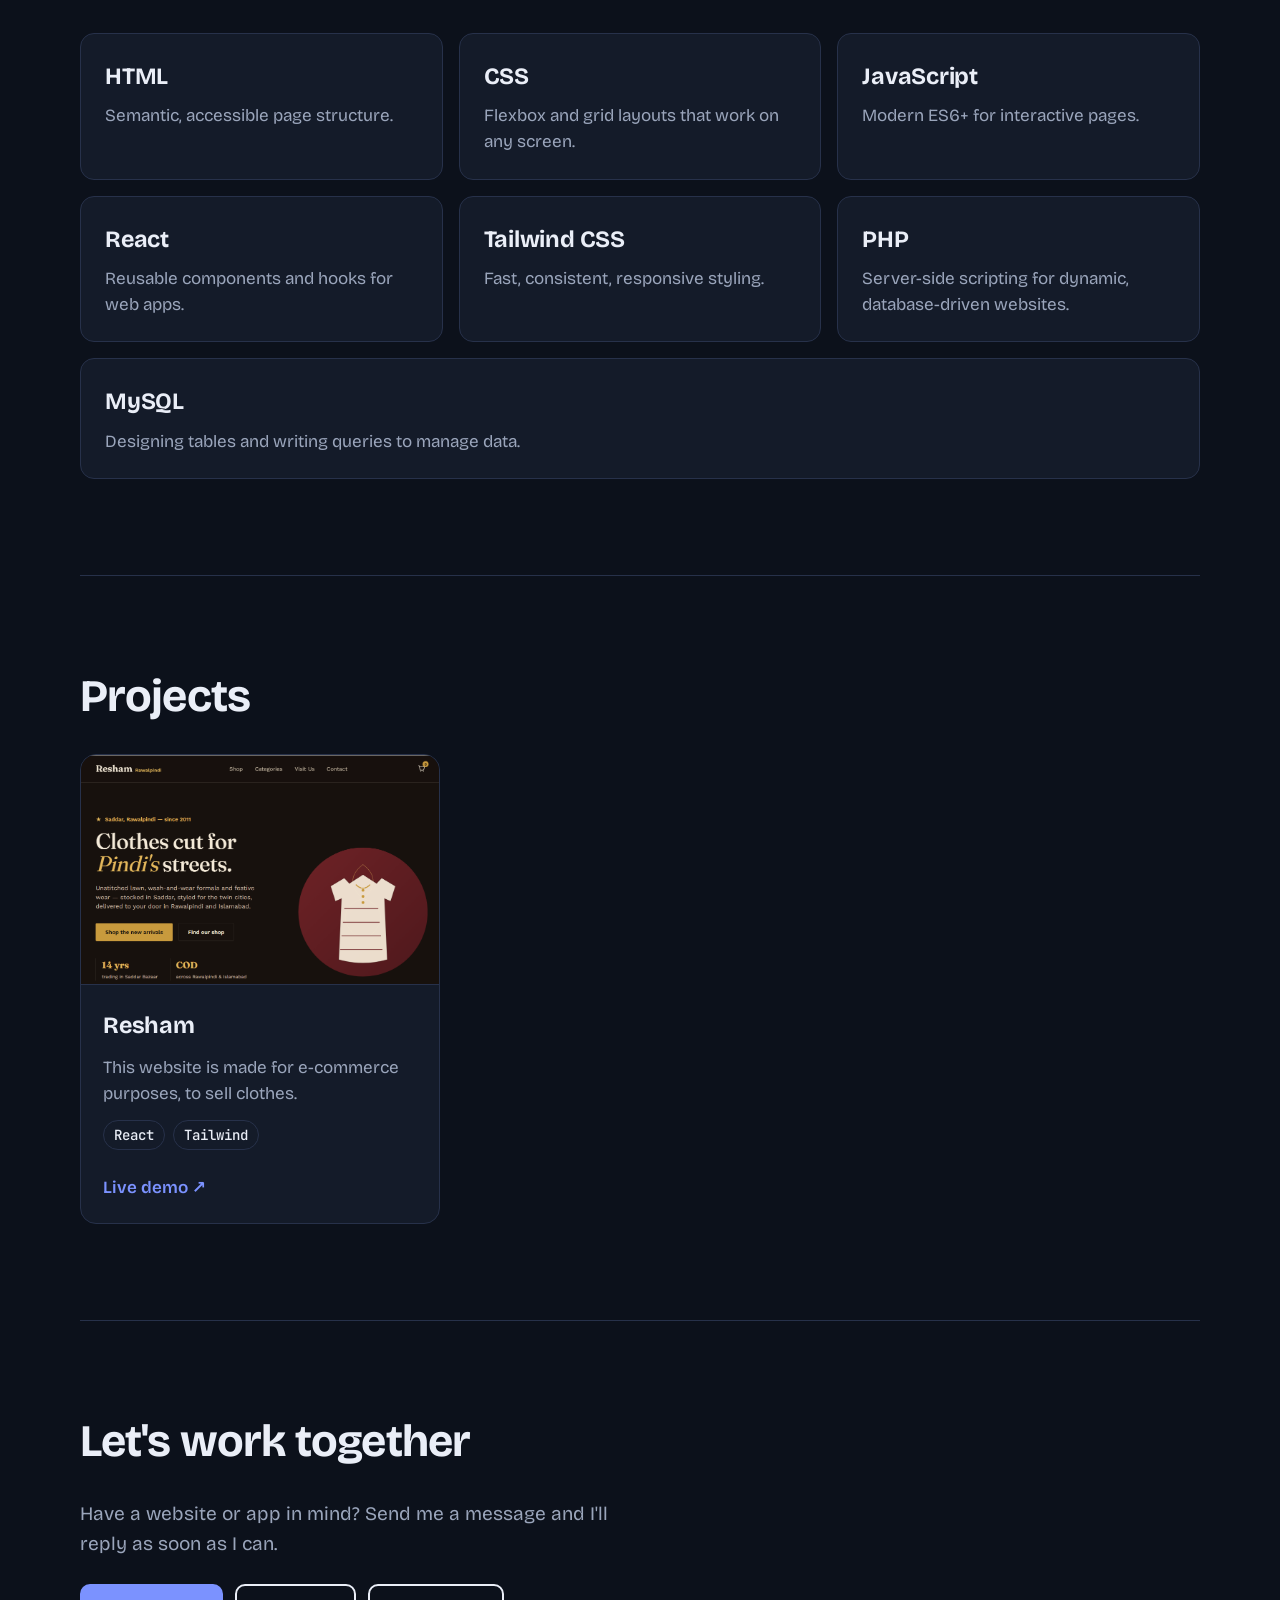
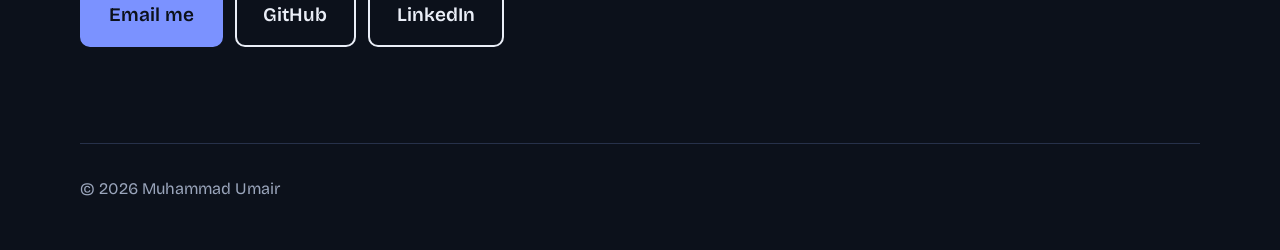
==== commit 809271f5: "Update index.html" ====
--- a/index.html
+++ b/index.html
@@ -268,10 +268,9 @@
           <div class="proj-links"><a href="Assests/Projects/ProjectThree.html" rel="noopener">Live demo ↗</a><a href="Assests/Projects/ProjectThree-Source.zip" rel="noopener">Source code ↗</a></div>
         </div>
       </article> -->
-    <!-- </div>
-    <p class="note">Replace these three cards with your real projects, and swap each "#" for the real link.</p>
-  </section> -->
-<br>
+    </div>
+  </section>
+
   <section id="contact" class="contact">
     <h2>Let's work together</h2>
     <p>Have a website or app in mind? Send me a message and I'll reply as soon as I can.</p>
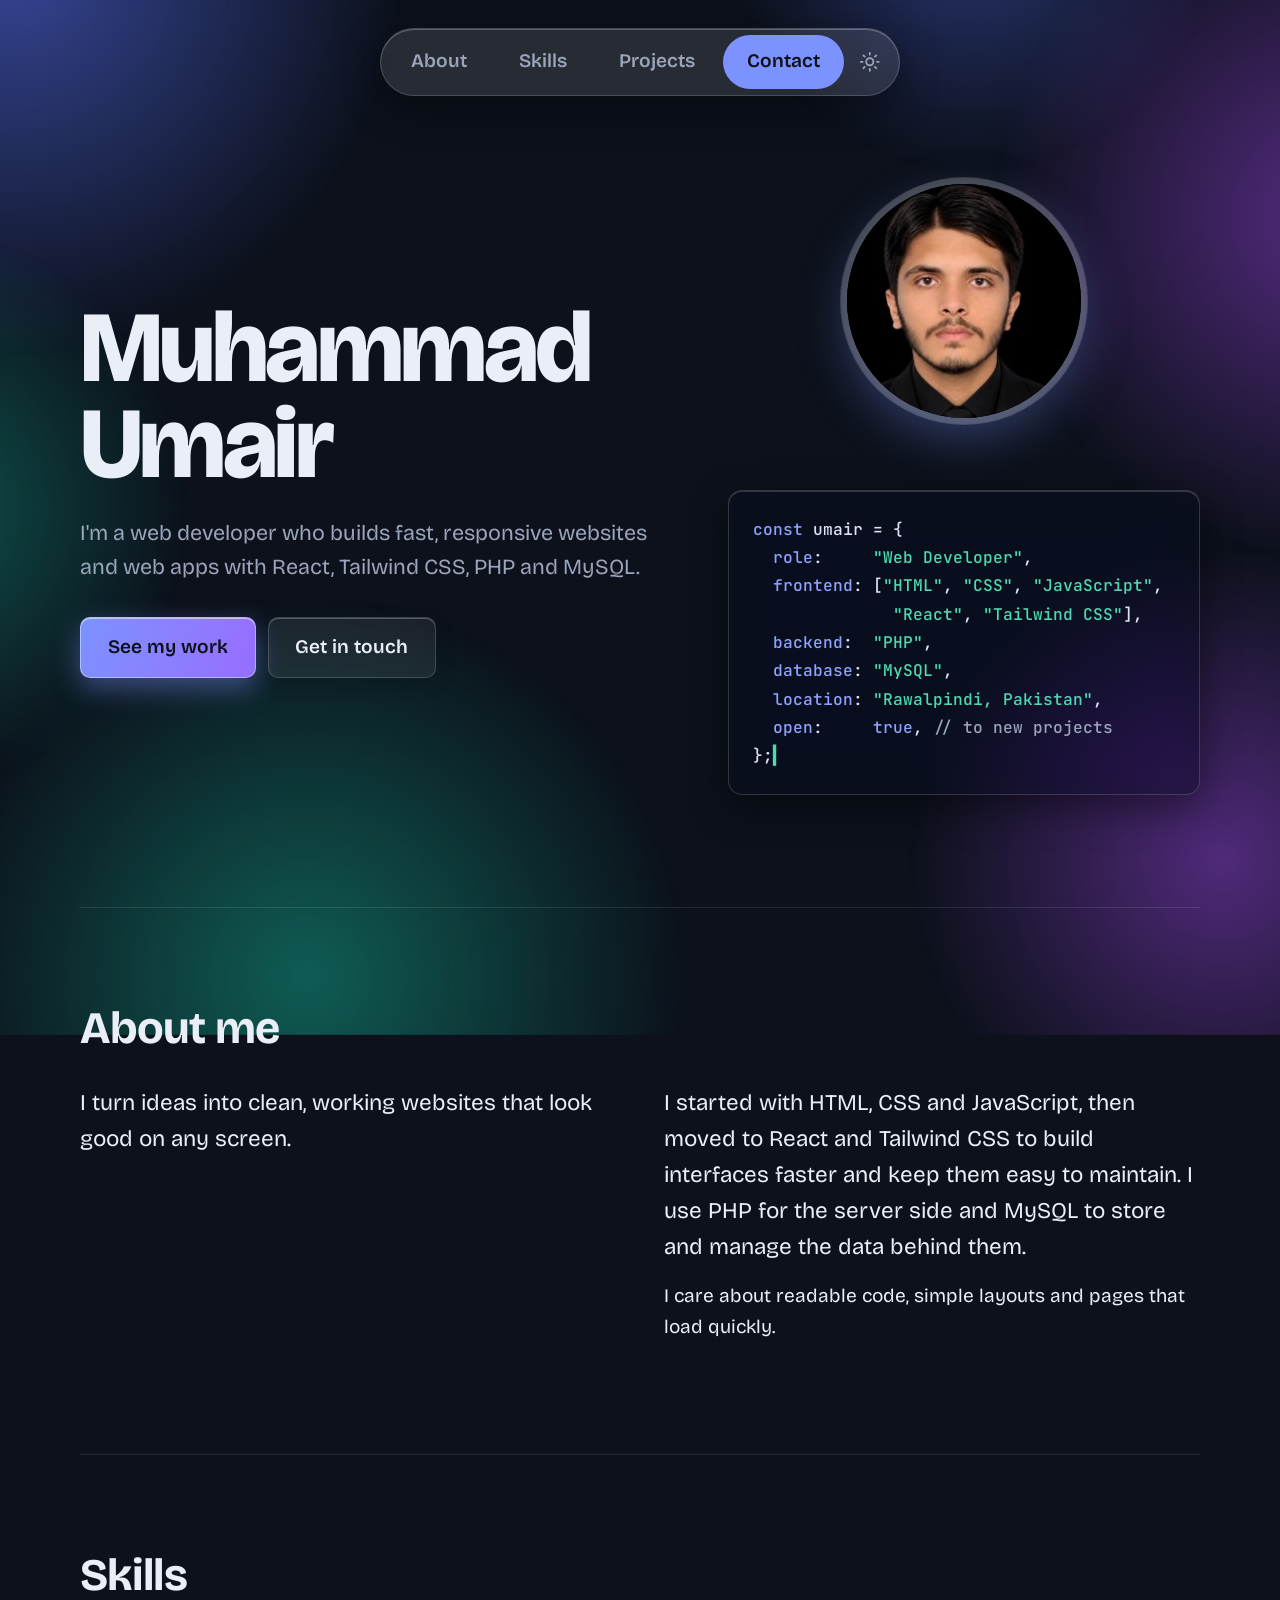
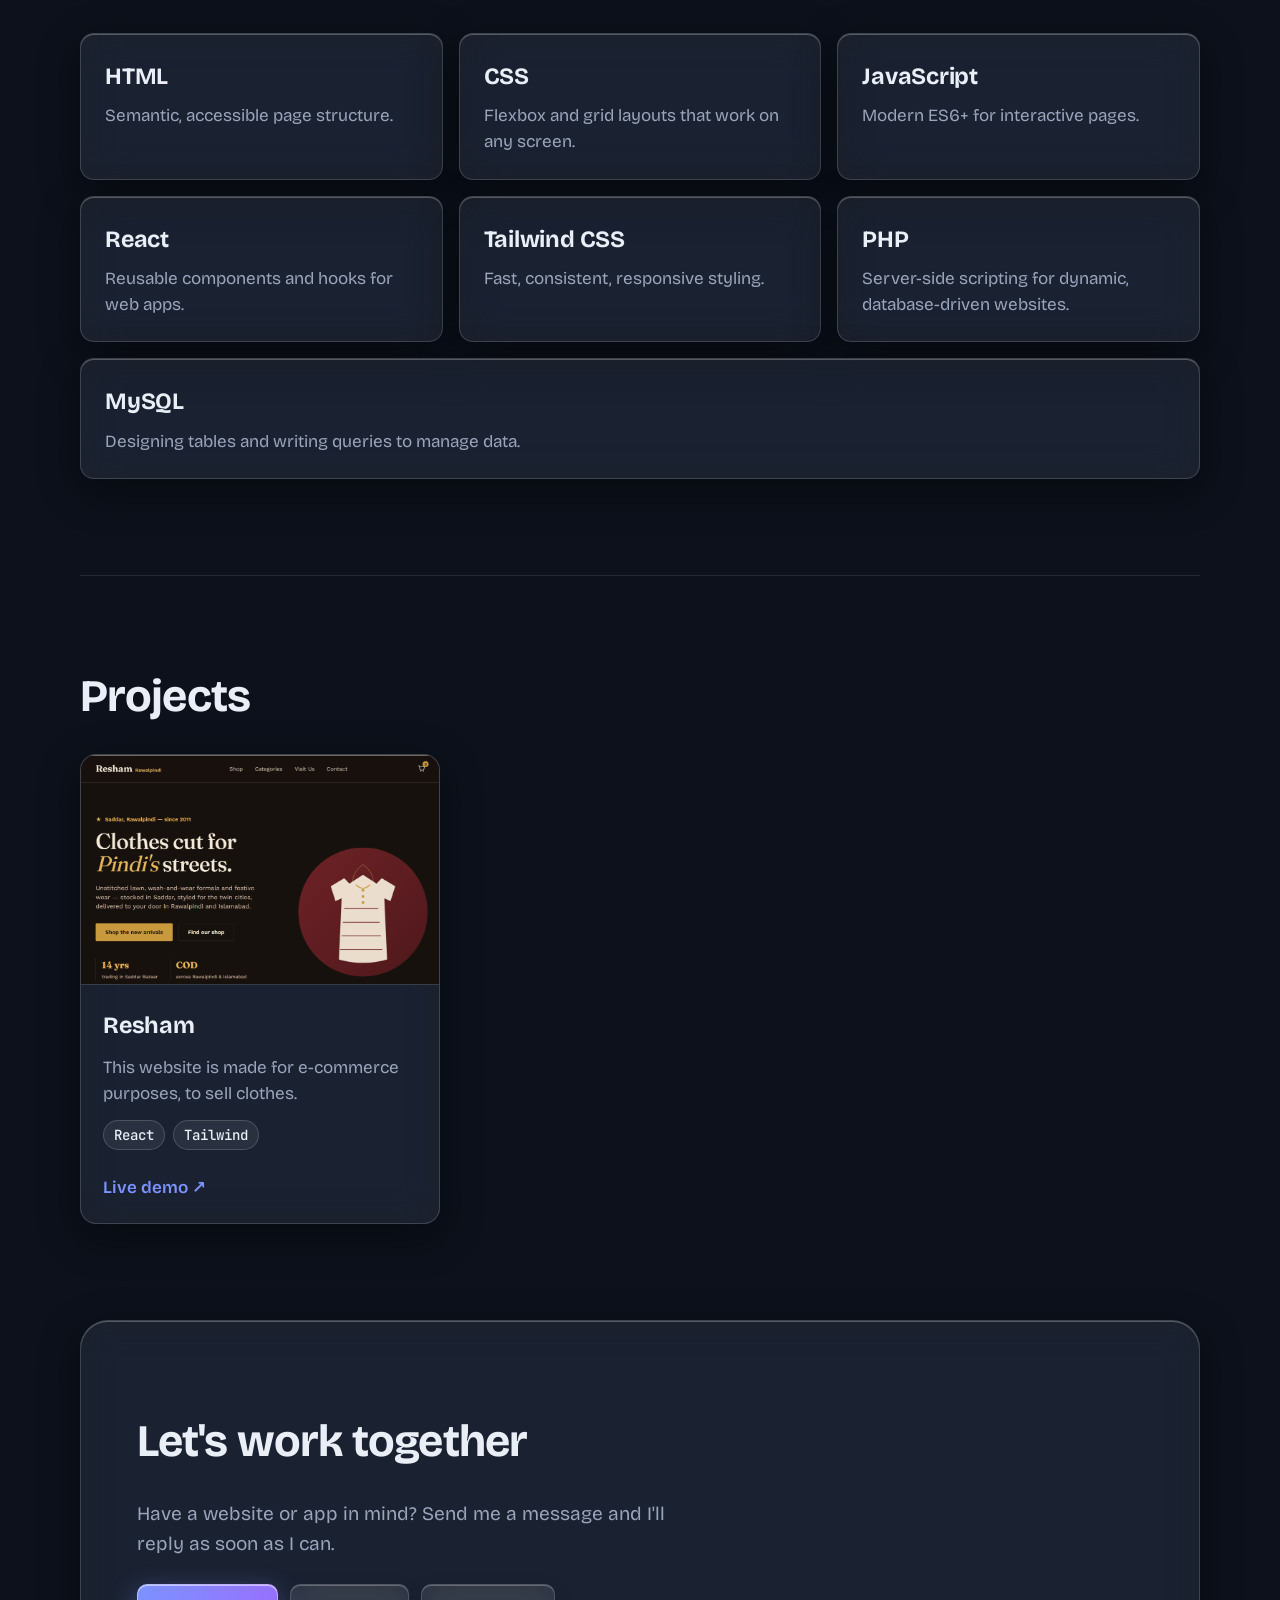
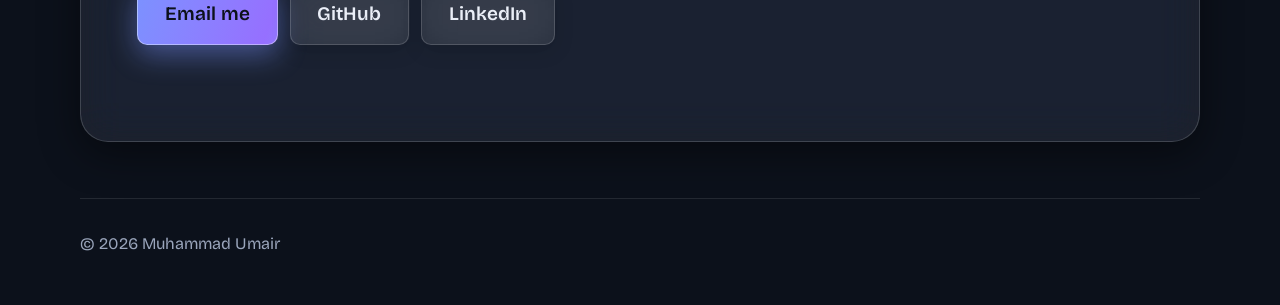
==== commit 5bad877a: "Update index.html" ====
--- a/index.html
+++ b/index.html
@@ -168,9 +168,133 @@
   html{font-size:200%}
   .wrap{max-width:2200px}
 }
+
+/* ===== Glassmorphism ===== */
+:root{
+  --glass:rgba(255,255,255,.07);
+  --glass-strong:rgba(255,255,255,.11);
+  --glass-border:rgba(255,255,255,.16);
+  --glass-hi:rgba(255,255,255,.26);
+  --glass-code:rgba(8,12,24,.5);
+  --hover:rgba(255,255,255,.1);
+  --rule:rgba(255,255,255,.1);
+  --orb1:#5b73ff; --orb2:#b04dff; --orb3:#16d9b4;
+  --blur:blur(20px) saturate(170%);
+  --shadow:0 12px 40px rgba(0,0,0,.45);
+}
+:root[data-theme="light"]{
+  --glass:rgba(255,255,255,.5);
+  --glass-strong:rgba(255,255,255,.64);
+  --glass-border:rgba(255,255,255,.9);
+  --glass-hi:#fff;
+  --glass-code:rgba(16,24,48,.76);
+  --hover:rgba(16,24,40,.07);
+  --rule:rgba(16,24,40,.1);
+  --orb1:#7b92ff; --orb2:#e08bff; --orb3:#5cecd0;
+  --shadow:0 12px 40px rgba(31,41,90,.14);
+}
+
+/* colourful blurred orbs behind the glass */
+body::before{
+  content:"";position:fixed;inset:-15%;z-index:-1;pointer-events:none;
+  background:
+    radial-gradient(48vmax 48vmax at 12% 8%,color-mix(in srgb,var(--orb1) 55%,transparent),transparent 65%),
+    radial-gradient(42vmax 42vmax at 92% 30%,color-mix(in srgb,var(--orb2) 45%,transparent),transparent 65%),
+    radial-gradient(46vmax 46vmax at 30% 95%,color-mix(in srgb,var(--orb3) 38%,transparent),transparent 65%);
+  animation:drift 26s ease-in-out infinite alternate;
+}
+@keyframes drift{to{transform:translate3d(3%,-2%,0) scale(1.08)}}
+
+/* frosted panels */
+nav ul{background:var(--glass-strong);-webkit-backdrop-filter:var(--blur);backdrop-filter:var(--blur);border-color:var(--glass-border);box-shadow:var(--shadow),inset 0 1px 0 var(--glass-hi)}
+nav ul a:hover,.theme-toggle:hover{background:var(--hover)}
+.skill,.proj{background:var(--glass);border:1px solid var(--glass-border);-webkit-backdrop-filter:var(--blur);backdrop-filter:var(--blur);box-shadow:var(--shadow),inset 0 1px 0 var(--glass-hi)}
+pre.code{background:var(--glass-code);border:1px solid var(--glass-border);-webkit-backdrop-filter:var(--blur);backdrop-filter:var(--blur);box-shadow:var(--shadow),inset 0 1px 0 rgba(255,255,255,.18)}
+.shot{background:rgba(0,0,0,.28);border-bottom-color:var(--glass-border)}
+.tags span{background:var(--glass);border-color:var(--glass-border)}
+
+/* glass buttons */
+.btn{background:var(--glass);color:var(--ink);border:1px solid var(--glass-border);-webkit-backdrop-filter:var(--blur);backdrop-filter:var(--blur);box-shadow:0 6px 20px rgba(0,0,0,.14),inset 0 1px 0 var(--glass-hi)}
+.btn.primary{background:linear-gradient(180deg,color-mix(in srgb,var(--accent) 90%,#fff),var(--accent));color:var(--accent-ink);border-color:rgba(255,255,255,.4);box-shadow:0 10px 28px color-mix(in srgb,var(--accent) 45%,transparent),inset 0 1px 0 rgba(255,255,255,.5)}
+
+/* avatar ring as a glass halo */
+.avatar{box-shadow:0 0 0 6px var(--glass),0 0 0 7px var(--glass-border),0 18px 50px color-mix(in srgb,var(--accent) 35%,transparent)}
+
+/* contact becomes one big glass panel */
+section.contact{background:var(--glass);border:1px solid var(--glass-border);border-radius:28px;padding-left:clamp(24px,5vw,56px);padding-right:clamp(24px,5vw,56px);margin-bottom:56px;-webkit-backdrop-filter:var(--blur);backdrop-filter:var(--blur);box-shadow:var(--shadow),inset 0 1px 0 var(--glass-hi)}
+
+/* softer dividers */
+section,footer{border-top-color:var(--rule)}
+section.contact{border-top-color:var(--glass-border)}
+
+/* ===== Animations ===== */
+
+/* moving colour: two orb layers drift and slowly shift hue behind the glass */
+body::before{
+  animation:drift 26s ease-in-out infinite alternate,hue 22s ease-in-out infinite alternate;
+  will-change:transform,filter;
+}
+body::after{
+  content:"";position:fixed;inset:-15%;z-index:-1;pointer-events:none;
+  background:
+    radial-gradient(38vmax 38vmax at 85% 85%,color-mix(in srgb,var(--orb2) 42%,transparent),transparent 65%),
+    radial-gradient(34vmax 34vmax at 6% 55%,color-mix(in srgb,var(--orb3) 34%,transparent),transparent 65%),
+    radial-gradient(30vmax 30vmax at 70% 5%,color-mix(in srgb,var(--orb1) 38%,transparent),transparent 65%);
+  animation:drift2 32s ease-in-out infinite alternate,hue 28s ease-in-out infinite alternate-reverse;
+  will-change:transform,filter;
+}
+@keyframes drift2{from{transform:translate3d(-3%,2%,0) scale(1.05)}to{transform:translate3d(4%,-3%,0) scale(.95)}}
+@keyframes hue{from{filter:hue-rotate(-28deg)}to{filter:hue-rotate(38deg)}}
+
+/* scroll progress bar (scroll-driven, ignored by browsers without support) */
+.progress{position:fixed;top:0;left:0;right:0;height:3px;z-index:20;pointer-events:none;transform-origin:0 50%;scale:0 1;background:linear-gradient(90deg,var(--orb1),var(--orb2),var(--orb3));animation:grow linear both;animation-timeline:scroll(root)}
+@keyframes grow{to{scale:1 1}}
+
+/* nav entrance, flowing headline, floating avatar */
+nav{animation:navIn .8s cubic-bezier(.2,.7,.2,1) both}
+@keyframes navIn{from{opacity:0;translate:0 -16px}}
+h1{background:linear-gradient(100deg,var(--ink) 0%,var(--ink) 35%,var(--accent) 50%,var(--orb2) 60%,var(--ink) 75%);background-size:250% 100%;-webkit-background-clip:text;background-clip:text;-webkit-text-fill-color:transparent;color:transparent;animation:textshine 9s ease-in-out infinite alternate}
+@keyframes textshine{from{background-position:100% 0}to{background-position:0 0}}
+.avatar{animation:in .7s both,float 7s ease-in-out 1s infinite}
+@keyframes float{50%{translate:0 -10px}}
+
+/* blinking caret in the code card */
+pre.code::after{content:"\258D";color:var(--code-str);animation:blink 1.1s steps(2,start) infinite}
+@keyframes blink{to{visibility:hidden}}
+
+/* cursor-following colour spotlight inside glass cards */
+.skill,.proj,section.contact{position:relative;overflow:hidden}
+.skill::after,.proj::after,section.contact::after{content:"";position:absolute;inset:0;border-radius:inherit;pointer-events:none;opacity:0;transition:opacity .35s;background:radial-gradient(320px circle at var(--mx,50%) var(--my,50%),color-mix(in srgb,var(--orb1) 30%,transparent),color-mix(in srgb,var(--orb2) 14%,transparent) 45%,transparent 70%)}
+.skill:hover::after,.proj:hover::after,section.contact:hover::after{opacity:1}
+.skill{transition:border-color .2s,transform .25s}
+.skill:hover{transform:translateY(-4px)}
+
+/* buttons: light sweep on hover, flowing gradient on the primary one */
+.btn{position:relative;overflow:hidden}
+.btn::after{content:"";position:absolute;inset:0;pointer-events:none;background:linear-gradient(110deg,transparent 30%,rgba(255,255,255,.35) 50%,transparent 70%);translate:-120% 0;transition:translate .7s ease}
+.btn:hover::after{translate:120% 0}
+.btn:hover{box-shadow:0 12px 32px rgba(0,0,0,.2),inset 0 1px 0 var(--glass-hi)}
+.btn.primary{background:linear-gradient(110deg,var(--accent),color-mix(in srgb,var(--accent) 50%,var(--orb2)),color-mix(in srgb,var(--accent) 55%,var(--orb3)),var(--accent));background-size:300% 100%;animation:shine 8s linear infinite}
+@keyframes shine{to{background-position:300% 0}}
+
+/* small details */
+.shot img{transition:transform .7s cubic-bezier(.2,.7,.2,1)}
+.proj:hover .shot img{transform:scale(1.05)}
+.tags span{transition:transform .2s,border-color .2s}
+.tags span:hover{transform:translateY(-2px);border-color:var(--accent)}
+
+/* scroll reveal (classes added by script, so the page stays visible without JS) */
+.js .reveal{opacity:0;translate:0 26px;transition:opacity .8s cubic-bezier(.2,.7,.2,1) var(--d,0s),translate .8s cubic-bezier(.2,.7,.2,1) var(--d,0s),transform .25s,border-color .25s,background .25s}
+.js .reveal.in{opacity:1;translate:0 0}
+
+/* fallback if backdrop-filter is unsupported */
+@supports not ((backdrop-filter:blur(1px)) or (-webkit-backdrop-filter:blur(1px))){
+  nav ul,.skill,.proj,.btn,section.contact{background:var(--surface)}
+}
 </style>
 </head>
 <body>
+<div class="progress" aria-hidden="true"></div>
 <div class="wrap">
   <nav aria-label="Main">
     <ul>
@@ -308,6 +432,34 @@
   },{rootMargin:'-45% 0px -50% 0px'});
   ['about','skills','projects','contact'].forEach(function(id){io.observe(document.getElementById(id));});
 })();
+(function(){
+  /* scroll reveal with a small stagger between siblings */
+  var items=[].slice.call(document.querySelectorAll('section h2,.about > *,.skill,.proj,.contact p,.links'));
+  if('IntersectionObserver' in window){
+    document.documentElement.classList.add('js');
+    var count=new Map();
+    items.forEach(function(el){
+      var n=count.get(el.parentNode)||0;
+      count.set(el.parentNode,n+1);
+      el.classList.add('reveal');
+      el.style.setProperty('--d',(Math.min(n,6)*0.08)+'s');
+    });
+    var rio=new IntersectionObserver(function(es){
+      es.forEach(function(e){
+        if(e.isIntersecting){e.target.classList.add('in');rio.unobserve(e.target);}
+      });
+    },{threshold:.15,rootMargin:'0px 0px -6% 0px'});
+    items.forEach(function(el){rio.observe(el);});
+  }
+  /* cursor-following spotlight on glass cards */
+  [].forEach.call(document.querySelectorAll('.skill,.proj,.contact'),function(el){
+    el.addEventListener('pointermove',function(e){
+      var r=el.getBoundingClientRect();
+      el.style.setProperty('--mx',(e.clientX-r.left)+'px');
+      el.style.setProperty('--my',(e.clientY-r.top)+'px');
+    });
+  });
+})();
 </script>
 </body>
 </html>
